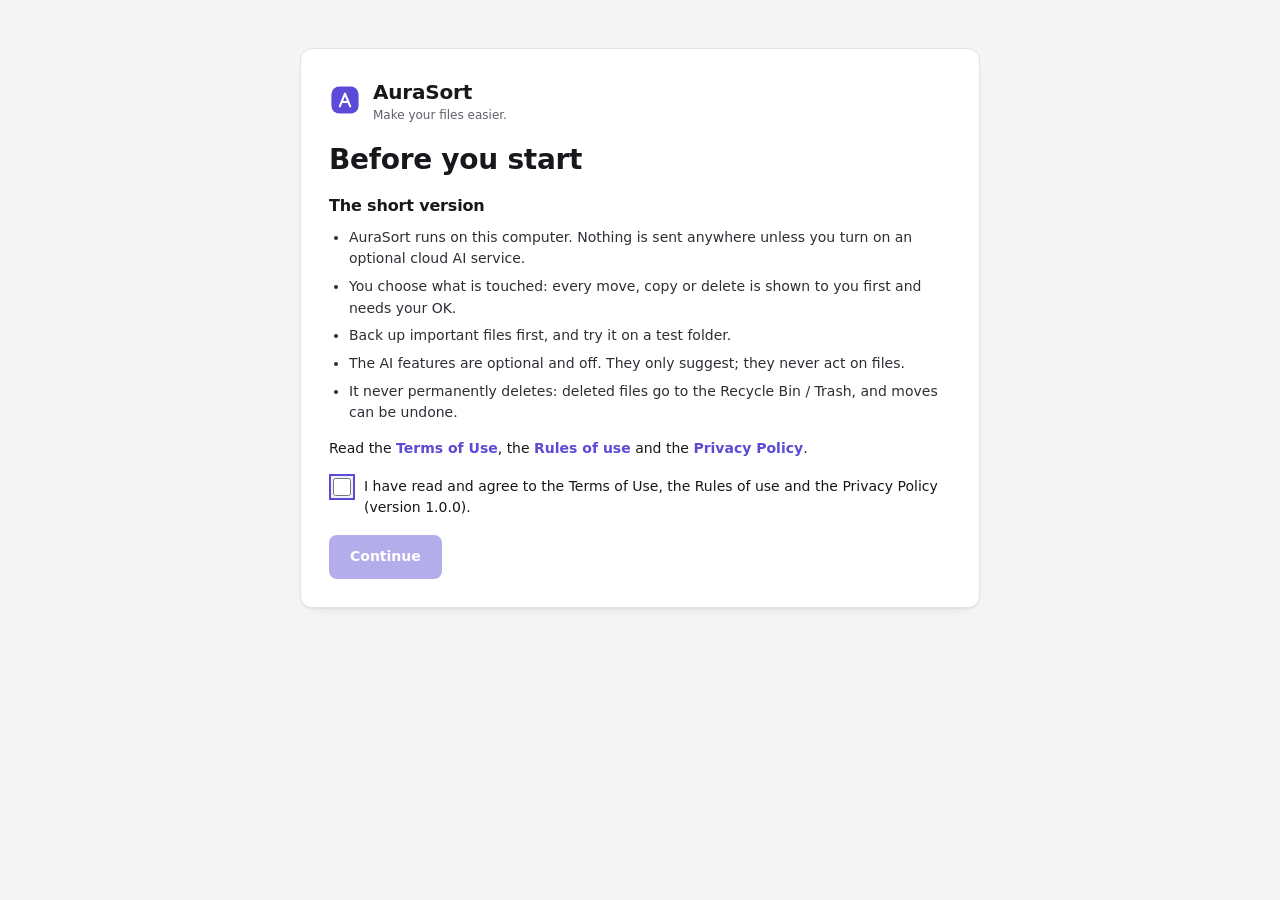
==== docs/index.html @ 24470f18 "AuraSort 1.0.0" ====
<!doctype html>
<html lang="en" data-theme="dark">
<head>
<meta charset="utf-8">
<meta name="viewport" content="width=device-width,initial-scale=1">
<meta name="app-token" content="__TOKEN__">
<meta name="color-scheme" content="dark light">
<meta name="referrer" content="no-referrer">
<title>AuraSort - Make your files easier.</title>
<link rel="icon" href="data:image/svg+xml,%3Csvg xmlns='http://www.w3.org/2000/svg' viewBox='0 0 40 40'%3E%3Crect x='3' y='3' width='34' height='34' rx='10' fill='%237b6cf0'/%3E%3Cpath d='M13.5 28 20 12l6.5 16M15.9 22.5h8.2' fill='none' stroke='%23fff' stroke-width='2.6' stroke-linecap='round' stroke-linejoin='round'/%3E%3C/svg%3E">
<script src="js/theme-boot.js"></script>
<link rel="stylesheet" href="css/theme.css">
<link rel="stylesheet" href="css/app.css">
<link rel="stylesheet" href="css/stage.css">
</head>
<body>
<a class="skip" href="#view">Skip to content</a>
<svg class="svg-defs" width="0" height="0" aria-hidden="true" focusable="false"><defs>
  <linearGradient id="ag" x1="0" y1="0" x2="1" y2="1"><stop offset="0" stop-color="#a594fa"/><stop offset="1" stop-color="#5b8def"/></linearGradient>
  <linearGradient id="tg" x1="0" y1="0" x2="0" y2="1"><stop offset="0" stop-color="#8b7cf6" stop-opacity=".28"/><stop offset="1" stop-color="#8b7cf6" stop-opacity="0"/></linearGradient>
</defs></svg>
<div id="app">
  <aside id="nav" aria-label="Main navigation"></aside>
  <div class="main">
    <header id="top">
      <div class="top-row">
        <div class="searchbar" role="search">
          <label class="search">
            <svg class="i" viewBox="0 0 24 24" aria-hidden="true"><circle cx="11" cy="11" r="7"/><path d="m20 20-3.5-3.5"/></svg>
            <input id="gq" type="search" placeholder="Search every file by name…" autocomplete="off" spellcheck="false" aria-label="Search files by name" maxlength="100">
            <kbd id="kbd">Ctrl K</kbd>
          </label>
          <button class="icon-btn" data-a="copylink" title="Copy a link to this view" aria-label="Copy link">
            <svg class="i" viewBox="0 0 24 24" aria-hidden="true"><path d="M10 13a5 5 0 0 0 7.5.5l3-3a5 5 0 0 0-7-7l-1.7 1.7"/><path d="M14 11a5 5 0 0 0-7.5-.5l-3 3a5 5 0 0 0 7 7l1.7-1.7"/></svg>
          </button>
        </div>
        <div class="top-actions">
          <button class="icon-btn" id="bell" data-a="bell" aria-label="Notifications"><svg class="i" viewBox="0 0 24 24" aria-hidden="true"><path d="M6 8a6 6 0 1 1 12 0c0 7 3 9 3 9H3s3-2 3-9"/><path d="M10.3 21a1.9 1.9 0 0 0 3.4 0"/></svg><span class="dot" hidden></span></button>
          <div class="theme-switch" id="theme-switch" role="group" aria-label="Theme"></div>
          <div class="user-chip" id="user-chip" title="Signed in to this computer"></div>
        </div>
      </div>
      <div id="filters" class="filters" aria-label="Active filters"></div>
    </header>
    <main id="view" tabindex="-1"></main>
    <footer id="foot" class="foot"></footer>
  </div>
</div>
<div id="drawer" class="card" hidden></div>
<div id="selbar" class="card" role="region" aria-label="Selected files" hidden></div>
<div id="pop" class="card" role="dialog" aria-label="Filter" hidden></div>
<div id="pv" hidden></div>
<div id="gate" hidden></div>
<div id="modal" hidden></div>
<div id="toast" role="status" aria-live="polite" hidden></div>
<div id="tip" role="tooltip" hidden></div>

<div id="stage" hidden>
  <canvas id="fx" aria-hidden="true"></canvas>
  <div class="st-wrap">
    <header class="st-head">
      <div><p class="eyebrow" id="st-brand">AuraSort</p><h2 id="st-title">Moving your files</h2></div>
      <div class="st-stats" id="st-stats" aria-live="off"></div>
    </header>
    <div class="st-bar"><i id="st-bar"></i></div>
    <div class="st-route" id="st-route"></div>
    <div class="st-mid">
      <div class="spot" id="spot"><div class="orb"><b class="num" id="st-left">0</b><small>remaining</small></div></div>
      <div class="ticker-wrap"><p class="eyebrow">Now moving</p><div class="st-ticker" id="ticker"></div></div>
    </div>
    <div class="vaults" id="vaults"></div>
  </div>
  <div id="flyers" aria-hidden="true"></div>
  <div class="st-final" id="st-final" hidden></div>
</div>
<script src="js/config.js" defer></script>
<script src="js/util.js" defer></script>
<script src="js/match.js" defer></script>
<script src="js/query.js" defer></script>
<script src="js/theme.js" defer></script>
<script src="js/state.js" defer></script>
<script src="js/demo.js" defer></script>
<script src="js/api.js" defer></script>
<script src="js/ui.js" defer></script>
<script src="js/legal.js" defer></script>
<script src="js/select.js" defer></script>
<script src="js/preview.js" defer></script>
<script src="js/datefilter.js" defer></script>
<script src="js/picker.js" defer></script>
<script src="js/animations.js" defer></script>
<script src="js/actions.js" defer></script>
<script src="js/scene.js" defer></script>
<script src="js/views/dashboard.js" defer></script>
<script src="js/views/storage.js" defer></script>
<script src="js/views/media.js" defer></script>
<script src="js/views/timeline.js" defer></script>
<script src="js/views/search.js" defer></script>
<script src="js/views/scan.js" defer></script>
<script src="js/views/move.js" defer></script>
<script src="js/views/history.js" defer></script>
<script src="js/views/settings.js" defer></script>
<script src="js/views/docinsights.js" defer></script>
<script src="js/views/checks.js" defer></script>
<script src="js/app.js" defer></script>
</body>
</html>
---- docs/css/theme.css ----
/* AuraSort themes. One accent colour on neutral greys, flat surfaces, one shadow level.
   Gradients are only used by the storage gauge and charts (--chart-a / --chart-b). System fonts only, no network. */
:root,
[data-theme="dark"] {
  color-scheme: dark;
  --bg: #111214;
  --bg-2: #16171a;
  --panel: #141518;
  --card: #18191d;
  --card-solid: #1b1c20;
  --surface: rgba(255, 255, 255, .035);
  --surface-2: rgba(255, 255, 255, .06);
  --surface-3: rgba(255, 255, 255, .09);
  --border: #2a2c32;
  --border-2: #3a3d45;
  --hair: #232529;
  --txt: #ededef;
  --txt-2: #d2d3d8;
  --mut: #a3a5ad;
  --dim: #82848d;
  --accent: #8b7cf6;
  --accent-ink: #ffffff;
  --accent-soft: rgba(139, 124, 246, .14);
  --accent-text: #b3a9fa;           /* accent used for text and icons on dark surfaces */
  --grad: var(--accent);            /* kept as a name for older rules: now a flat colour */
  --grad-soft: var(--accent-soft);
  --chart-a: #a594fa;
  --chart-b: #5b8def;
  --shadow: 0 1px 2px rgba(0, 0, 0, .35), 0 6px 18px -10px rgba(0, 0, 0, .55);
  --ok: #4ec98f;
  --warn: #e3b341;
  --bad: #f0707e;
  --info: #6aa6f0;
  --ok-soft: rgba(78, 201, 143, .1);
  --warn-soft: rgba(227, 179, 65, .1);
  --bad-soft: rgba(240, 112, 126, .1);
  --track: rgba(255, 255, 255, .07);
  --input: #131417;
  --scrim: rgba(8, 9, 11, .66);
  --stage-bg: #0b0c0e;              /* backdrop behind previewed pictures and video */
}

[data-theme="light"] {
  color-scheme: light;
  --bg: #f5f5f6;
  --bg-2: #ffffff;
  --panel: #fbfbfc;
  --card: #ffffff;
  --card-solid: #ffffff;
  --surface: rgba(20, 22, 30, .03);
  --surface-2: rgba(20, 22, 30, .055);
  --surface-3: rgba(20, 22, 30, .085);
  --border: #e2e3e7;
  --border-2: #cfd1d7;
  --hair: #ececef;
  --txt: #17181b;
  --txt-2: #2d2f35;
  --mut: #5d6069;
  --dim: #7a7d86;
  --accent: #5b4bd6;
  --accent-ink: #ffffff;
  --accent-soft: rgba(91, 75, 214, .09);
  --accent-text: #4b3cc4;
  --grad: var(--accent);
  --grad-soft: var(--accent-soft);
  --chart-a: #7b6cf0;
  --chart-b: #3f7be0;
  --shadow: 0 1px 2px rgba(20, 22, 30, .06), 0 6px 18px -12px rgba(20, 22, 30, .18);
  --ok: #138a55;
  --warn: #a86a00;
  --bad: #d2334a;
  --info: #2563c9;
  --ok-soft: rgba(19, 138, 85, .08);
  --warn-soft: rgba(168, 106, 0, .08);
  --bad-soft: rgba(210, 51, 74, .07);
  --track: rgba(20, 22, 30, .07);
  --input: #ffffff;
  --scrim: rgba(20, 22, 30, .32);
  --stage-bg: #e9e9ec;
}

/* 150 ms colour change when the theme switches (class added for a moment by theme.js) */
html.theme-anim,
html.theme-anim *,
html.theme-anim *::before,
html.theme-anim *::after {
  transition: background-color .15s ease-out, color .15s ease-out, border-color .15s ease-out, fill .15s ease-out, stroke .15s ease-out !important;
}
---- docs/css/app.css ----
/* AuraSort - layout and components. 8 px spacing grid; colours come from theme.css. */
:root {
  --sans: "Segoe UI Variable Text", "Segoe UI", system-ui, -apple-system, BlinkMacSystemFont, "SF Pro Text", Roboto, "Helvetica Neue", Arial, sans-serif;
  --display: "Segoe UI Variable Display", "SF Pro Display", "Segoe UI", system-ui, -apple-system, Roboto, sans-serif;
  --mono: ui-monospace, "Cascadia Mono", "SF Mono", Consolas, monospace;
  --r: 12px; --r-md: 10px; --r-sm: 8px;
  --s1: 8px; --s2: 16px; --s3: 24px; --s4: 32px;
  --ease: cubic-bezier(.22, .8, .24, 1);
  --nav-w: 264px;
}
* { box-sizing: border-box }
html, body { margin: 0; min-height: 100% }
html { background: var(--bg) }
body { background: var(--bg); color: var(--txt); font: 14px/1.55 var(--sans);
  -webkit-font-smoothing: antialiased; font-variant-numeric: lining-nums }
button, input, select { font: inherit; color: inherit }
h1, h2, h3 { margin: 0; font-family: var(--display); font-weight: 650; letter-spacing: -.01em; color: var(--txt) }
h1 { font-size: 28px; line-height: 1.15 }
h2 { font-size: 20px }
h3 { font-size: 16px; font-weight: 600 }
p { margin: 0 0 var(--s1) }
small, .mut { color: var(--mut) }
.dim { color: var(--dim) }
.num { font-variant-numeric: tabular-nums lining-nums; letter-spacing: -.01em }
.i { width: 20px; height: 20px; flex: none; fill: none; stroke: currentColor; stroke-width: 1.5; stroke-linecap: round; stroke-linejoin: round; vertical-align: -5px }
.svg-defs { position: absolute; width: 0; height: 0; overflow: hidden }
.skip { position: absolute; left: -999px; top: 8px; z-index: 100; background: var(--accent); color: #fff; padding: 8px 14px; border-radius: 10px }
.skip:focus { left: 12px }
:focus { outline: none }
:focus-visible { outline: 2px solid var(--accent); outline-offset: 2px; border-radius: 8px }
::selection { background: var(--accent-soft) }
mark { background: var(--accent-soft); color: inherit; border-radius: 2px; padding: 0 1px; box-shadow: inset 0 -2px 0 var(--accent) }
.eyebrow { font-size: 12px; letter-spacing: .06em; text-transform: uppercase; color: var(--dim); font-weight: 600; margin: 0 0 4px }
[hidden] { display: none !important }
.sr { position: absolute; width: 1px; height: 1px; overflow: hidden; clip: rect(0 0 0 0); white-space: nowrap }

/* ---------- shell ---------- */
#app { display: grid; grid-template-columns: var(--nav-w) minmax(0, 1fr); min-height: 100vh }
#nav { position: sticky; top: 0; height: 100vh; overflow: auto; display: flex; flex-direction: column; gap: 4px; padding: 20px 14px;
  background: var(--panel); border-right: 1px solid var(--hair); }
.brand { display: flex; align-items: center; gap: 12px; padding: 4px 10px 18px }
.brand .mark { width: 32px; height: 32px; color: var(--accent) }
.brand b { display: block; font-family: var(--display); font-size: 20px; font-weight: 700; letter-spacing: -.01em }
.brand small { display: block; font-size: 12px; color: var(--mut); line-height: 1.3 }
.scan-cta { margin: 0 4px 12px; justify-content: center }
.nav-h { font-size: 12px; letter-spacing: .06em; text-transform: uppercase; color: var(--dim); padding: 14px 12px 6px; font-weight: 650 }
.nav-i { display: flex; align-items: center; gap: 12px; width: 100%; padding: 10px 12px; border-radius: 8px; border: 1px solid transparent;
  background: none; color: var(--mut); cursor: pointer; text-align: left; transition: background .2s, color .2s, border-color .2s, box-shadow .25s, transform .2s var(--ease) }
.nav-i:hover:not(:disabled) { background: var(--surface-2); color: var(--txt); }
.nav-i.on { color: var(--txt); background: var(--surface-2); box-shadow: inset 2px 0 0 var(--accent) }
.nav-i.on .i { color: var(--accent) }
[data-theme="dark"] .nav-i.on .i { color: var(--accent-text) }
.nav-i .l { flex: 1; min-width: 0; overflow: hidden; text-overflow: ellipsis; white-space: nowrap; font-weight: 550 }
.nav-i .c { font-size: 12px; color: var(--dim) }
.nav-i:disabled { opacity: .45; cursor: not-allowed }
.nav-foot { margin-top: auto; padding: 16px 12px 4px; font-size: 12px; color: var(--dim); display: flex; gap: 8px; align-items: flex-start; line-height: 1.4 }
.nav-foot .i { color: var(--ok); margin-top: 1px }
.main { min-width: 0; display: flex; flex-direction: column }
#top { position: sticky; top: 0; z-index: 30; padding: 14px 32px 12px; background: var(--panel); border-bottom: 1px solid var(--hair) }
.top-row { display: flex; align-items: center; gap: 16px }
.searchbar { flex: 1; display: flex; gap: 10px; max-width: 720px }
.search { flex: 1; display: flex; align-items: center; gap: 10px; height: 44px; padding: 0 14px; border-radius: 10px; background: var(--input);
  border: 1px solid var(--border); transition: border-color .2s, box-shadow .2s }
.search:focus-within { border-color: var(--accent); box-shadow: 0 0 0 4px var(--accent-soft) }
.search .i { color: var(--dim) }
.search input { flex: 1; min-width: 0; border: 0; background: none; height: 100%; font-size: 14px }
.search input::placeholder { color: var(--dim) }
kbd { font: 600 12px var(--sans); color: var(--mut); border: 1px solid var(--hair); border-bottom-width: 2px; border-radius: 6px; padding: 2px 7px; background: var(--surface); white-space: nowrap }
.top-actions { display: flex; align-items: center; gap: 10px; margin-left: auto }
.icon-btn { position: relative; display: grid; place-items: center; width: 42px; height: 42px; border-radius: 8px; border: 1px solid var(--border);
  background: var(--surface); color: var(--txt-2); cursor: pointer; transition: background .2s, border-color .2s, transform .2s var(--ease) }
.icon-btn:hover { background: var(--surface-2); border-color: var(--border-2); }
.icon-btn .dot { position: absolute; top: 9px; right: 10px; width: 8px; height: 8px; border-radius: 50%; background: var(--bad); box-shadow: 0 0 0 2px var(--bg-2) }
.theme-switch { display: flex; gap: 2px; padding: 3px; border-radius: 8px; border: 1px solid var(--border); background: var(--surface) }
.theme-switch button { display: grid; place-items: center; width: 34px; height: 34px; border-radius: 9px; border: 0; background: none; color: var(--mut); cursor: pointer }
.theme-switch button.on { background: var(--card-solid); color: var(--txt); box-shadow: 0 0 0 1px var(--border-2) }
.user-chip { display: flex; align-items: center; gap: 10px; padding: 4px 12px 4px 4px; border-radius: 999px; border: 1px solid var(--border); background: var(--surface); white-space: nowrap }
.avatar { width: 34px; height: 34px; border-radius: 50%; display: grid; place-items: center; background: var(--grad); color: #fff; font-weight: 700; font-size: 13px }
.user-chip b { font-weight: 600; font-size: 14px }
.filters { display: flex; flex-wrap: wrap; gap: 8px; align-items: center; margin-top: 10px }
.filters:empty { display: none }
.filters .fl { font-size: 12px; letter-spacing: .06em; text-transform: uppercase; color: var(--dim); font-weight: 650 }
#view { padding: 28px 32px 64px; outline: none; min-width: 0 }
#view.vt { animation: viewIn .25s var(--ease) both }
@keyframes viewIn { from { opacity: 0; } to { opacity: 1; transform: none } }
@keyframes fadeUp { from { opacity: 0; } to { opacity: 1; transform: none } }
@keyframes pop { from { opacity: 0; transform: translateY(4px) } to { opacity: 1; transform: none } }

/* ---------- page head ---------- */
.page-head { display: flex; align-items: flex-end; justify-content: space-between; gap: 16px; flex-wrap: wrap; margin-bottom: 20px }
.page-head p { color: var(--mut); margin: 6px 0 0; max-width: 760px }
.page-head .actions { display: flex; gap: 10px; flex-wrap: wrap }

/* ---------- cards & grids ---------- */
.card { position: relative; background: var(--card); border: 1px solid var(--border); border-radius: var(--r); padding: var(--s3);
  box-shadow: var(--shadow); min-width: 0 }
.card.lift { transition: transform .25s var(--ease), box-shadow .25s var(--ease), border-color .25s }
.card.lift:hover {  box-shadow: var(--shadow); border-color: var(--border-2) }
.card-h { display: flex; justify-content: space-between; align-items: baseline; gap: 12px; flex-wrap: wrap; margin-bottom: 16px }
.card-h small { font-size: 13px }
.grid { display: grid; gap: 20px }
.g2 { grid-template-columns: repeat(2, minmax(0, 1fr)) }
.g3 { grid-template-columns: repeat(3, minmax(0, 1fr)) }
.g4 { grid-template-columns: repeat(4, minmax(0, 1fr)) }
.stack > * + * { margin-top: 20px }
.row { display: flex; gap: 10px; align-items: center; flex-wrap: wrap }
.between { justify-content: space-between }

/* ---------- buttons, inputs ---------- */
.btn { display: inline-flex; align-items: center; justify-content: center; gap: 8px; height: 38px; padding: 0 14px; border-radius: 8px;
  border: 1px solid var(--border-2); background: var(--surface-2); color: var(--txt); font-weight: 600; cursor: pointer; white-space: nowrap;
  transition: transform .2s var(--ease), box-shadow .2s, background .2s, border-color .2s, filter .2s }
.btn:hover:not(:disabled) { background: var(--surface-3) }
.btn:active:not(:disabled) { transform: none }
.btn.pri { background: var(--grad); color: #fff; border-color: transparent; }
.btn.pri:hover:not(:disabled) { background: var(--accent); filter: brightness(1.08) }
.btn.ghost { background: transparent; border-color: var(--border) }
.btn.danger { border-color: color-mix(in srgb, var(--bad) 45%, transparent); color: var(--bad) }
.btn.lg { height: 44px; padding: 0 20px; font-size: 14px; border-radius: 8px }
.btn.sm { height: 32px; padding: 0 11px; font-size: 13px; border-radius: 9px }
.btn:disabled { opacity: .45; cursor: not-allowed }
.link { background: none; border: 0; padding: 0; color: var(--accent); cursor: pointer; font-weight: 600; text-decoration: underline; text-underline-offset: 3px; text-decoration-color: transparent }
[data-theme="dark"] .link { color: var(--accent-text) }
.link:hover { text-decoration-color: currentColor }
input[type=text], input[type=search]:not(#gq), input[type=number], input[type=date], input[type=month], select {
  height: 40px; padding: 0 12px; border-radius: 8px; border: 1px solid var(--border); background: var(--input); color: var(--txt); min-width: 0;
  transition: border-color .2s, box-shadow .2s }
input:focus, select:focus { border-color: var(--accent); box-shadow: 0 0 0 3px var(--accent-soft) }
select { cursor: pointer }
select option { background: var(--card-solid); color: var(--txt) }
input[type=checkbox], input[type=radio] { accent-color: var(--accent); width: 18px; height: 18px; cursor: pointer; flex: none }
.fld { display: flex; align-items: center; gap: 8px; height: 40px; padding: 0 4px 0 12px; border-radius: 8px; border: 1px solid var(--border); background: var(--input) }
.fld:focus-within { border-color: var(--accent); box-shadow: 0 0 0 3px var(--accent-soft) }
.fld .i { color: var(--dim) }
.fld input { flex: 1; border: 0 !important; background: none !important; box-shadow: none !important; height: 100%; padding: 0 !important }
.toolbar { display: flex; flex-wrap: wrap; gap: 10px; align-items: center; margin-bottom: 14px }
.toolbar .fld { flex: 1 1 240px }
.seg { display: inline-flex; padding: 3px; gap: 2px; border-radius: 8px; border: 1px solid var(--border); background: var(--surface) }
.seg button { height: 32px; padding: 0 12px; border: 0; border-radius: 9px; background: none; color: var(--mut); font-weight: 600; cursor: pointer; display: inline-flex; gap: 6px; align-items: center }
.seg button.on { background: var(--card-solid); color: var(--txt); box-shadow: 0 0 0 1px var(--border-2) }

/* ---------- chips & badges ---------- */
.chips { display: flex; flex-wrap: wrap; gap: 8px }
.chip { display: inline-flex; align-items: center; gap: 8px; height: 34px; padding: 0 12px; border-radius: 999px; border: 1px solid var(--border);
  background: var(--surface); font-size: 13px; color: var(--txt-2); max-width: 100% }
.chip .t { overflow: hidden; text-overflow: ellipsis; white-space: nowrap }
.chip button { display: grid; place-items: center; width: 22px; height: 22px; border-radius: 50%; border: 0; background: var(--surface-2); color: var(--mut); cursor: pointer; flex: none }
.chip button:hover { background: var(--bad-soft); color: var(--bad) }
.chip button .i { width: 13px; height: 13px }
button.chip { cursor: pointer }
button.chip:hover { border-color: var(--border-2); background: var(--surface-2) }
.fchip { display: inline-flex; align-items: center; gap: 7px; height: 32px; padding: 0 11px; border-radius: 10px; border: 1px solid var(--border);
  background: var(--surface); font: 600 13px var(--sans); color: var(--txt-2); cursor: pointer; transition: all .2s var(--ease) }
.fchip .num { color: var(--dim); font-weight: 500; font-size: 12px }
.fchip:hover { border-color: var(--border-2); }
.fchip.on { background: var(--grad); color: #fff; border-color: transparent; }
.fchip.on .num { color: rgba(255, 255, 255, .85) }
.fmt-row { display: flex; flex-wrap: wrap; gap: 7px; align-items: center; margin-bottom: 14px }
.fmt-row:empty { display: none }
.fmt-l { font-size: 12px; letter-spacing: .06em; text-transform: uppercase; color: var(--dim); font-weight: 650; margin-right: 4px }
.fchip-a { display: inline-flex; align-items: center; gap: 8px; height: 30px; padding: 0 6px 0 12px; border-radius: 999px; background: var(--accent-soft);
  border: 1px solid var(--border-2); font-size: 13px; animation: pop .25s var(--ease) both; max-width: 340px }
.fchip-a .k { color: var(--mut); font-size: 12px }
.fchip-a .v { font-weight: 600; overflow: hidden; text-overflow: ellipsis; white-space: nowrap }
.fchip-a button { display: grid; place-items: center; width: 22px; height: 22px; border-radius: 50%; border: 0; background: var(--surface-2); cursor: pointer; color: var(--txt) }
.fchip-a button .i { width: 13px; height: 13px }
.badge { display: inline-flex; align-items: center; gap: 5px; height: 22px; padding: 0 9px; border-radius: 999px; font-size: 12px; font-weight: 650; border: 1px solid; white-space: nowrap; vertical-align: 1px }
.badge .i { width: 12px; height: 12px }
.b-proj { color: var(--bad); border-color: color-mix(in srgb, var(--bad) 40%, transparent); background: var(--bad-soft) }
.b-asset { color: var(--warn); border-color: color-mix(in srgb, var(--warn) 40%, transparent); background: var(--warn-soft) }
.b-ok { color: var(--ok); border-color: color-mix(in srgb, var(--ok) 40%, transparent); background: var(--ok-soft) }
.b-vo { color: var(--info); border-color: color-mix(in srgb, var(--info) 40%, transparent); background: color-mix(in srgb, var(--info) 10%, transparent) }
.b-sorted { color: var(--accent); border-color: var(--border-2); background: var(--accent-soft) }
[data-theme="dark"] .b-sorted { color: var(--accent-text) }
.b-demo { color: var(--warn); border-color: color-mix(in srgb, var(--warn) 45%, transparent); background: var(--warn-soft) }
.b-mut { color: var(--mut); border-color: var(--hair) }

/* ---------- notes, empty, skeleton ---------- */
.note { display: flex; gap: 12px; align-items: flex-start; padding: 14px 16px; border-radius: 10px; border: 1px solid var(--border); background: var(--surface); font-size: 14px }
.note > .i { color: var(--accent); margin-top: 2px }
.note.ok { border-color: color-mix(in srgb, var(--ok) 35%, transparent); background: var(--ok-soft) } .note.ok > .i { color: var(--ok) }
.note.warn { border-color: color-mix(in srgb, var(--warn) 40%, transparent); background: var(--warn-soft) } .note.warn > .i { color: var(--warn) }
.note.err { border-color: color-mix(in srgb, var(--bad) 45%, transparent); background: var(--bad-soft) } .note.err > .i { color: var(--bad) }
.empty { text-align: left; padding: 28px }
.empty .e-ic { width: 44px; height: 44px; margin: 0 0 14px; border-radius: 10px; display: grid; place-items: center; background: var(--surface-2); border: 1px solid var(--border); color: var(--mut) }
[data-theme="dark"] .empty .e-ic { color: var(--accent-text) }
.empty .e-ic .i { width: 20px; height: 20px }
.empty h3 { font-family: var(--display); font-size: 20px; margin-bottom: 8px }
.empty p { color: var(--mut); max-width: 560px; margin: 0 0 16px }
.skel { border-radius: 8px; background: var(--surface-2) }
.skel.l { height: 14px; margin: 10px 0 } .skel.xl { height: 36px; width: 50%; margin: 6px 0 14px } .skel.row { height: 52px; margin: 8px 0 }

/* ---------- dashboard hero ---------- */
.hero { display: grid; grid-template-columns: minmax(0, 1.25fr) auto minmax(220px, .8fr); gap: 28px; align-items: center; padding: 28px 32px; overflow: hidden }
.hero h1 { font-size: 28px }
.hero .greet { color: var(--mut); font-weight: 600; margin-bottom: 4px }
.hero .lead { color: var(--mut); margin-top: 8px; max-width: 520px }
.gauge-wrap { position: relative; width: 220px; height: 220px }
.gauge { width: 100%; height: 100%; transform: rotate(-90deg); overflow: visible }
.gauge circle { fill: none }
.gauge .trk { stroke: var(--track); stroke-width: 16 }
.gauge .val { stroke: url(#ag); stroke-width: 16; stroke-linecap: round; transition: stroke-dashoffset .25s var(--ease);}
.gauge .inner { stroke: var(--hair); stroke-width: 1 }
.gauge-c { position: absolute; inset: 0; display: grid; place-content: center; text-align: center }
.gauge-c b { font-family: var(--display); font-size: 28px; font-weight: 700; line-height: 1 }
.gauge-c small { margin-top: 6px; font-size: 12px; letter-spacing: .06em; text-transform: uppercase; font-weight: 650 }
.drive-legend { display: grid; grid-template-columns: repeat(3, auto); gap: 6px 18px; margin-top: 14px; font-size: 13px; color: var(--mut) }
.drive-legend b { display: block; color: var(--txt); font-size: 14px }
.drive-legend i { display: inline-block; width: 9px; height: 9px; border-radius: 3px; margin-right: 6px; vertical-align: 0 }
.stats { display: grid; grid-template-columns: repeat(4, minmax(0, 1fr)); gap: 16px }
.stat { display: flex; gap: 14px; align-items: center; padding: 18px }
.stat .s-ic { width: 46px; height: 46px; border-radius: 10px; display: grid; place-items: center; color: #fff; flex: none; }
.stat .s-ic .i { width: 22px; height: 22px }
.stat small { display: block; font-size: 13px; font-weight: 600 }
.stat b { display: block; font-family: var(--display); font-size: 28px; font-weight: 700; line-height: 1.15 }
.stat .sub { font-size: 13px; color: var(--mut) }

/* ---------- space by type ---------- */
.segbar { display: flex; gap: 2px; height: 14px; padding: 0; border-radius: 999px; background: var(--track); overflow: hidden }
.segbar .sg { border: 0; padding: 0; min-width: 6px; flex-basis: 0; cursor: pointer; border-radius: 6px; background: var(--c);
  transition: filter .2s, transform .25s var(--ease); transform-origin: left; animation: grow .25s var(--ease) both }
.segbar .sg:first-child { border-radius: 999px 6px 6px 999px } .segbar .sg:last-child { border-radius: 6px 999px 999px 6px } .segbar .sg:only-child { border-radius: 999px }
.segbar .sg:hover, .segbar .sg:focus-visible { filter: brightness(1.12) }
@keyframes grow { from { transform: scaleX(0); opacity: 0 } to { transform: none; opacity: 1 } }
.type-tiles { display: grid; grid-template-columns: repeat(auto-fill, minmax(230px, 1fr)); gap: 8px; margin-top: 16px }
.ttile { display: flex; gap: 12px; align-items: center; padding: 12px; border-radius: 10px; border: 1px solid var(--hair); background: var(--surface); cursor: pointer; text-align: left; color: var(--txt);
  transition: transform .25s var(--ease), border-color .2s, background .2s }
.ttile:hover {  border-color: var(--border-2); background: var(--surface-2) }
.ttile.zero { opacity: .5 }
.ttile .t-ic { width: 36px; height: 36px; border-radius: 8px; display: grid; place-items: center; color: var(--c); background: color-mix(in srgb, var(--c) 16%, transparent); border: 1px solid color-mix(in srgb, var(--c) 35%, transparent); flex: none }
.ttile span { flex: 1; min-width: 0 }
.ttile b { display: block; font-weight: 650; font-size: 14px; overflow: hidden; text-overflow: ellipsis; white-space: nowrap }
.ttile small { display: block; font-size: 13px; white-space: nowrap; overflow: hidden; text-overflow: ellipsis }
.ttile .pct { font-weight: 700; font-size: 13px; color: var(--txt-2) }

/* ---------- rank lists ---------- */
.rank { display: grid; grid-template-columns: minmax(0, 1.5fr) minmax(60px, 1fr) auto; gap: 14px; align-items: center; width: 100%; padding: 10px 8px;
  border: 0; border-bottom: 1px solid var(--hair); background: none; color: var(--txt); text-align: left; border-radius: 10px }
button.rank { cursor: pointer }
.rank:hover { background: var(--surface) }
.rank:last-child { border-bottom: 0 }
.rk-name { display: flex; gap: 12px; align-items: center; min-width: 0 }
.rk-name > .i, .rk-name > .ficon { color: var(--c, var(--accent)) }
.rk-name span { min-width: 0 }
.rk-name b { display: block; font-weight: 600; overflow: hidden; text-overflow: ellipsis; white-space: nowrap }
.rk-name small { display: block; font-size: 12px; overflow: hidden; text-overflow: ellipsis; white-space: nowrap; color: var(--dim) }
.mini { height: 7px; border-radius: 9px; background: var(--track); overflow: hidden }
.mini i { display: block; height: 100%; border-radius: 9px; background: var(--grad); transform-origin: left; animation: grow .25s var(--ease) both }
.rank .size { text-align: right; min-width: 78px }

/* ---------- file lists: every file with a clear size ---------- */
.cat-tabs { display: flex; gap: 8px; overflow-x: auto; padding: 2px 2px 10px; margin-bottom: 8px; scrollbar-width: thin }
.ctab { display: flex; align-items: center; gap: 10px; padding: 10px 14px; border-radius: 10px; border: 1px solid var(--border); background: var(--surface); cursor: pointer; color: var(--txt); white-space: nowrap; flex: none;
  transition: transform .2s var(--ease), border-color .2s, background .2s, box-shadow .2s }
.ctab:hover {  border-color: var(--border-2) }
.ctab .i { color: var(--c) }
.ctab span { display: flex; flex-direction: column; line-height: 1.25 }
.ctab b { font-size: 14px; font-weight: 650 }
.ctab small { font-size: 12px }
.ctab.zero { opacity: .5 }
.ctab.on { background: var(--grad-soft); border-color: var(--accent); }
.list-head { display: flex; align-items: baseline; justify-content: space-between; gap: 12px; flex-wrap: wrap; margin: 4px 0 12px }
.list-head b { font-family: var(--display); font-size: 20px }
.list-card { padding: 6px 8px }
.tbl-wrap { overflow-x: auto }
.ftable { width: 100%; border-collapse: separate; border-spacing: 0; table-layout: fixed }
.ftable th { font-size: 12px; letter-spacing: .06em; text-transform: uppercase; color: var(--dim); font-weight: 650; text-align: left; padding: 12px; border-bottom: 1px solid var(--border); white-space: nowrap }
.ftable td { padding: 10px 12px; border-bottom: 1px solid var(--hair); vertical-align: middle }
.ftable tr:last-child td { border-bottom: 0 }
.ftable tbody tr { transition: background .15s }
.ftable tbody tr:hover td { background: var(--surface) }
.ftable tr.ex td { opacity: .78 }
.ftable .c-name { width: 40% }
.ftable .c-size { width: 132px; text-align: right }
.ftable .c-date { width: 132px; white-space: nowrap }
.ftable .c-folder { width: 32% }
.ftable .c-act { width: 150px; text-align: right }
.ftable th.c-size { text-align: right }
.fname { display: flex; align-items: center; gap: 12px; min-width: 0 }
.ficon { position: relative; width: 40px; height: 40px; border-radius: 8px; flex: none; display: grid; place-items: center; overflow: hidden; color: var(--c);
  background: color-mix(in srgb, var(--c) 14%, transparent); border: 1px solid color-mix(in srgb, var(--c) 30%, transparent) }
.ficon img { position: absolute; inset: 0; width: 100%; height: 100%; object-fit: cover }
.fn-text { min-width: 0; display: flex; flex-direction: column }
.fn-text b { font-weight: 600; overflow: hidden; text-overflow: ellipsis; white-space: nowrap; color: var(--txt) }
.fn-text small { font-size: 12px; display: flex; gap: 6px; align-items: center; flex-wrap: wrap }
.ext { font-family: var(--mono); font-size: 12px; padding: 0 6px; border-radius: 6px; background: var(--surface-2); color: var(--txt-2) }
.size { font-weight: 700; color: var(--txt); font-variant-numeric: tabular-nums; white-space: nowrap }
.c-size .size { display: block; font-size: 14px }
.sbar { display: block; height: 4px; border-radius: 4px; background: var(--track); margin-top: 6px; overflow: hidden }
.sbar i { display: block; height: 100%; border-radius: 4px; background: var(--grad); margin-left: auto }
.fpath { display: block; font-size: 13px; color: var(--mut); word-break: break-all; line-height: 1.45 }
.fpath b { color: var(--txt-2); font-weight: 600 }
.tiles { display: grid; grid-template-columns: repeat(auto-fill, minmax(180px, 1fr)); gap: 14px }
.tile { margin: 0; border-radius: 8px; border: 1px solid var(--border); background: var(--card); overflow: hidden; box-shadow: var(--shadow);
  transition: transform .25s var(--ease), box-shadow .25s, border-color .25s; animation: fadeUp .25s var(--ease) both; display: flex; flex-direction: column }
.tile:hover {  box-shadow: var(--shadow); border-color: var(--border-2) }
.tile .thumb { position: relative; height: 140px; display: grid; place-items: center; color: var(--c); background: color-mix(in srgb, var(--c) 10%, transparent) }
.tile .thumb .i { width: 30px; height: 30px }
.tile .thumb img { position: absolute; inset: 0; width: 100%; height: 100%; object-fit: cover }
.tile .thumb .size-pill { position: absolute; right: 8px; bottom: 8px; padding: 2px 7px; border-radius: 6px; background: rgba(12, 13, 15, .78); color: #fff; font-size: 12px; font-weight: 700; }
.tile figcaption { padding: 10px 12px 12px; display: flex; flex-direction: column; gap: 3px; font-size: 13px; min-width: 0 }
.tile figcaption b { font-size: 14px; font-weight: 600; overflow: hidden; text-overflow: ellipsis; white-space: nowrap }
.tile figcaption .fpath { white-space: nowrap; overflow: hidden; text-overflow: ellipsis; word-break: normal }
.tile .link { font-size: 13px; margin-top: 4px; align-self: flex-start }
.res-group { margin-bottom: 22px; animation: fadeUp .25s var(--ease) both }
.res-group h3 { display: flex; align-items: center; gap: 8px; font-size: 12px; letter-spacing: .06em; text-transform: uppercase; color: var(--mut); margin: 0 0 8px 4px }
.res-group h3 .i { color: var(--c) }

/* ---------- pager ---------- */
.pager { display: flex; flex-wrap: wrap; gap: 8px; align-items: center; justify-content: center; margin-top: 18px }
.pager .pg { min-width: 36px; height: 36px; padding: 0 10px; border-radius: 10px; border: 1px solid var(--border); background: var(--surface); color: var(--txt); font-weight: 600; cursor: pointer }
.pager .pg:hover { border-color: var(--border-2) }
.pager .pg.on { background: var(--grad); color: #fff; border-color: transparent; }
.pager .gap { color: var(--dim); padding: 0 4px }
.pager .jump { display: inline-flex; align-items: center; gap: 8px; margin-left: 8px; color: var(--mut); font-size: 13px }
.pager .jump input { width: 74px; height: 36px }
.pager .count { width: 100%; text-align: center; font-size: 13px; color: var(--dim) }

/* ---------- scan page ---------- */
.scan-grid { display: grid; grid-template-columns: minmax(0, 1.6fr) minmax(280px, 1fr); gap: 20px; align-items: start }
.drives { display: grid; grid-template-columns: repeat(auto-fill, minmax(240px, 1fr)); gap: 12px }
.drive { display: flex; flex-direction: column; gap: 10px; padding: 14px; border-radius: 8px; border: 1px solid var(--border); background: var(--surface); cursor: pointer; text-align: left; color: var(--txt);
  transition: border-color .2s, background .2s, box-shadow .2s, transform .2s var(--ease) }
.drive:hover:not(.off) {  border-color: var(--border-2) }
.drive.on { border-color: var(--accent); background: var(--grad-soft); }
.drive.off { opacity: .5; cursor: not-allowed }
.drive .d-top { display: flex; gap: 10px; align-items: center }
.drive .d-ic { width: 38px; height: 38px; border-radius: 11px; display: grid; place-items: center; background: var(--surface-2); color: var(--accent) }
[data-theme="dark"] .drive .d-ic { color: var(--accent-text) }
.drive b { font-weight: 650 }
.drive small { display: block; font-size: 12px }
.drive .d-check { margin-left: auto; width: 22px; height: 22px; border-radius: 7px; border: 1.5px solid var(--border-2); display: grid; place-items: center; flex: none }
.drive .d-check .i { width: 14px; height: 14px; stroke-width: 2.6 }
.drive.on .d-check { background: var(--grad); border-color: transparent; color: #fff }
.meter { height: 8px; border-radius: 99px; background: var(--track); overflow: hidden }
.meter i { display: block; height: 100%; border-radius: 99px; background: var(--grad); transition: width .25s var(--ease) }
.meter.warn i { background: var(--warn) }
.est { display: flex; gap: 14px; align-items: center; padding: 16px; border-radius: 8px; border: 1px dashed var(--border-2); background: var(--surface) }
.est .i { color: var(--accent); width: 22px; height: 22px }
.est b { font-family: var(--display); font-size: 16px }
.progress-panel { display: grid; grid-template-columns: auto minmax(0, 1fr); gap: 28px; align-items: center }
.ring-wrap { position: relative; width: 190px; height: 190px }
.ring { width: 100%; height: 100%; transform: rotate(-90deg) }
.ring circle { fill: none; stroke-width: 9 }
.ring .trk { stroke: var(--track) }
.ring .val { stroke: url(#ag); stroke-linecap: round; transition: stroke-dashoffset .25s var(--ease);}
.ring-c { position: absolute; inset: 0; display: grid; place-content: center; text-align: center }
.ring-c b { font-family: var(--display); font-size: 28px; font-weight: 700 }
.ring-c small { font-size: 12px; letter-spacing: .1em; text-transform: uppercase; font-weight: 650 }
.kv { display: grid; grid-template-columns: repeat(3, minmax(0, 1fr)); gap: 12px }
.kv > div { padding: 12px 14px; border-radius: 10px; border: 1px solid var(--hair); background: var(--surface) }
.kv small { display: block; font-size: 12px; font-weight: 600 }
.kv b { display: block; font-family: var(--display); font-size: 20px; font-weight: 700 }
.ticker { display: flex; flex-direction: column; gap: 6px; max-height: 220px; overflow: hidden; -webkit-mask-image: linear-gradient(180deg, #000 60%, transparent); mask-image: linear-gradient(180deg, #000 60%, transparent) }
.ticker div { font-size: 13px; color: var(--mut); padding: 6px 10px; border-radius: 10px; background: var(--surface); word-break: break-all; animation: fadeUp .25s var(--ease) both }
.ticker div:first-child { color: var(--txt); border: 1px solid var(--border) }
.catcount { display: flex; flex-wrap: wrap; gap: 8px }
.catcount span { display: inline-flex; gap: 6px; align-items: center; padding: 5px 10px; border-radius: 999px; background: var(--surface); border: 1px solid var(--hair); font-size: 13px }
.catcount span .i { color: var(--c); width: 15px; height: 15px }
.catcount span.zero { opacity: .45 }

/* ---------- picker ---------- */
.picker { width: min(860px, 100%); max-height: 86vh; display: flex; flex-direction: column; padding: 0; overflow: hidden }
.pk-head { padding: 20px 22px 12px; border-bottom: 1px solid var(--hair) }
.crumbs { display: flex; flex-wrap: wrap; gap: 4px; align-items: center; margin-top: 10px; font-size: 13px }
.crumbs button { border: 0; background: none; color: var(--mut); cursor: pointer; padding: 4px 6px; border-radius: 8px }
.crumbs button:hover { background: var(--surface-2); color: var(--txt) }
.crumbs button.cur { color: var(--txt); font-weight: 650 }
.pk-list { flex: 1; overflow: auto; padding: 8px 12px; min-height: 240px }
.pk-row { display: flex; align-items: center; gap: 12px; padding: 8px 10px; border-radius: 8px; border: 1px solid transparent }
.pk-row:hover, .pk-row.focus { background: var(--surface-2); border-color: var(--border) }
.pk-row .pk-open { flex: 1; min-width: 0; display: flex; gap: 10px; align-items: center; border: 0; background: none; color: var(--txt); cursor: pointer; text-align: left; padding: 4px 0 }
.pk-row .pk-open b { font-weight: 550; overflow: hidden; text-overflow: ellipsis; white-space: nowrap }
.pk-row .pk-open .i { color: var(--accent) }
.pk-row.locked .pk-open { cursor: default; color: var(--dim) }
.pk-row.locked .pk-open .i { color: var(--dim) }
.pk-row.via { opacity: .6 }
.pk-foot { padding: 14px 22px 18px; border-top: 1px solid var(--hair); background: var(--surface); display: flex; flex-direction: column; gap: 12px }
.pk-foot .chips { max-height: 92px; overflow: auto }

/* ---------- modal, toast, tooltip, drawer ---------- */
#modal { position: fixed; inset: 0; z-index: 60; display: flex; align-items: center; justify-content: center; padding: 20px; background: var(--scrim); animation: fadeIn .25s ease both }
@keyframes fadeIn { from { opacity: 0 } to { opacity: 1 } }
.mbox { width: min(680px, 100%); max-height: 88vh; overflow: auto; background: var(--card-solid); animation: pop .25s var(--ease) both }
.mbox h2 { margin-bottom: 10px }
#toast { position: fixed; left: 50%; bottom: 26px; transform: translateX(-50%); z-index: 90; display: flex; gap: 10px; align-items: center; max-width: min(560px, calc(100vw - 32px));
  padding: 12px 18px; border-radius: 10px; background: var(--card-solid); border: 1px solid var(--border-2); box-shadow: var(--shadow); animation: toastIn .25s var(--ease) both }
#toast .i { color: var(--accent) }
#toast.err { border-color: color-mix(in srgb, var(--bad) 50%, transparent) } #toast.err .i { color: var(--bad) }
#toast.ok .i { color: var(--ok) }
@keyframes toastIn { from { opacity: 0; transform: translate(-50%, 10px) } to { opacity: 1; transform: translate(-50%, 0) } }
#tip { position: fixed; z-index: 95; pointer-events: none; min-width: 180px; padding: 10px 14px; border-radius: 8px; background: var(--card-solid); border: 1px solid var(--border-2); box-shadow: var(--shadow); font-size: 13px; animation: fadeIn .12s ease both }
#tip b { display: block; margin-bottom: 4px }
#tip .tr { display: flex; justify-content: space-between; gap: 18px; color: var(--mut) }
#tip .tr span:last-child { color: var(--txt); font-weight: 600 }
#drawer { position: fixed; top: 70px; right: 24px; z-index: 50; width: min(380px, calc(100vw - 32px)); max-height: 70vh; overflow: auto; padding: 14px; background: var(--card-solid); animation: pop .25s var(--ease) both }
.note-item { display: flex; gap: 10px; padding: 10px; border-radius: 8px }
.note-item + .note-item { border-top: 1px solid var(--hair) }
.note-item .i { color: var(--accent); margin-top: 2px }
.note-item b { display: block; font-weight: 600 }

/* ---------- activity, insights, trend ---------- */
.act { display: flex; gap: 12px; align-items: center; padding: 10px 6px; border-bottom: 1px solid var(--hair) }
.act:last-child { border-bottom: 0 }
.act .a-ic { width: 36px; height: 36px; border-radius: 11px; display: grid; place-items: center; background: var(--surface-2); color: var(--accent); flex: none }
[data-theme="dark"] .act .a-ic { color: var(--accent-text) }
.act span { flex: 1; min-width: 0 }
.act b { display: block; font-weight: 600; font-size: 14px }
.act small { font-size: 13px }
.insight { display: flex; gap: 14px; align-items: center; padding: 14px; border-radius: 10px; border: 1px solid var(--hair); background: var(--surface) }
.insight + .insight { margin-top: 10px }
.insight .in-ic { width: 40px; height: 40px; border-radius: 8px; display: grid; place-items: center; color: var(--mut); background: var(--surface-2); border: 1px solid var(--border); flex: none }
.insight span { flex: 1; min-width: 0 }
.insight b { display: block; font-weight: 650 }
.trend svg { width: 100%; height: 180px; display: block }
.trend .area { fill: url(#tg); stroke: none }
.trend .line { fill: none; stroke: url(#ag); stroke-width: 2.5; stroke-linejoin: round;}
.trend .axis { stroke: var(--hair) }
.trend text { fill: var(--dim); font-size: 12px }
.qa { display: grid; grid-template-columns: repeat(4, minmax(0, 1fr)); gap: 12px }
.qa button { display: flex; flex-direction: column; gap: 10px; align-items: flex-start; padding: 16px; border-radius: 8px; border: 1px solid var(--border); background: var(--surface); color: var(--txt); cursor: pointer; text-align: left;
  transition: transform .25s var(--ease), border-color .2s, box-shadow .25s }
.qa button:hover {  border-color: var(--border-2); }
.qa .q-ic { width: 36px; height: 36px; border-radius: 8px; display: grid; place-items: center; color: var(--mut); background: var(--surface-2); border: 1px solid var(--border) }
.qa b { font-weight: 650 }
.qa small { font-size: 13px }

/* ---------- tables (history, folders) ---------- */
.tbl { width: 100%; border-collapse: collapse }
.tbl th { font-size: 12px; letter-spacing: .06em; text-transform: uppercase; color: var(--dim); text-align: left; padding: 12px; border-bottom: 1px solid var(--border); font-weight: 650 }
.tbl td { padding: 11px 12px; border-bottom: 1px solid var(--hair); vertical-align: middle }
.tbl tr:last-child td { border-bottom: 0 }
.tbl .r { text-align: right }
.vlist { position: relative; overflow: auto; max-height: 64vh; border-radius: 10px }
.vrow { position: absolute; left: 0; right: 0; display: grid; grid-template-columns: 36px minmax(0, 1fr) 90px 110px 170px 120px; gap: 12px; align-items: center; padding: 0 12px; border-bottom: 1px solid var(--hair) }
.vrow:hover { background: var(--surface) }
.vhead { position: sticky; top: 0; z-index: 2; display: grid; grid-template-columns: 36px minmax(0, 1fr) 90px 110px 170px 120px; gap: 12px; padding: 10px 12px; background: var(--card-solid);
  font-size: 12px; letter-spacing: .06em; text-transform: uppercase; color: var(--dim); font-weight: 650; border-bottom: 1px solid var(--border) }
.ext-row { grid-template-columns: 110px 100px 130px minmax(140px, 1fr) 170px }

/* ---------- selection ---------- */
.ftable .c-sel { width: 46px; padding-right: 0; text-align: center }
.ftable tbody tr.sel td { background: var(--accent-soft) }
.ftable tbody tr.sel:hover td { background: color-mix(in srgb, var(--accent) 22%, transparent) }
.ftable tbody tr.sel td:first-child { box-shadow: inset 3px 0 0 var(--accent) }
.fn-open { display: block; width: 100%; min-width: 0; padding: 0; border: 0; background: none; color: inherit; font: inherit; text-align: left; cursor: pointer }
.fn-open b { display: block }
.fn-open:hover b, .fn-open:focus-visible b { color: var(--accent); text-decoration: underline; text-underline-offset: 3px }
[data-theme="dark"] .fn-open:hover b, [data-theme="dark"] .fn-open:focus-visible b { color: var(--accent-text) }
.lh-sel { display: inline-grid; place-items: center; width: 30px; height: 30px; border-radius: 9px; border: 1px solid var(--border); background: var(--surface); cursor: pointer }
.nowrap { flex-wrap: nowrap }
.tile { position: relative }
.tile .thumb { width: 100%; border: 0; padding: 0; cursor: zoom-in; color: var(--c) }
.tile .tsel { position: absolute; top: 8px; left: 8px; z-index: 2; width: 30px; height: 30px; display: grid; place-items: center; border-radius: 9px;
  background: rgba(7, 8, 21, .6); opacity: 0; transition: opacity .2s; cursor: pointer }
.tile:hover .tsel, .tile.sel .tsel, .tile .tsel:focus-within { opacity: 1 }
.tile.sel { border-color: var(--accent); box-shadow: var(--shadow) }
#selbar { position: fixed; z-index: 40; left: calc(var(--nav-w) + 32px); right: 32px; bottom: 18px; margin: 0 auto; max-width: 1080px; display: flex; align-items: center; gap: 10px; flex-wrap: wrap;
  padding: 10px 10px 10px 16px; border-radius: 8px; background: var(--card-solid); border-color: var(--border-2); box-shadow: var(--shadow); animation: barIn .25s var(--ease) both }
@keyframes barIn { from { opacity: 0; } to { opacity: 1; transform: none } }
.sb-count { display: inline-flex; align-items: center; gap: 10px; font-weight: 600 }
.sb-count > .i { color: var(--accent) }
[data-theme="dark"] .sb-count > .i { color: var(--accent-text) }
.sb-sp { flex: 1 }
.sb-x { width: 36px; height: 36px }
body.has-selbar #view { padding-bottom: 130px }

/* ---------- popover (date filter) ---------- */
#pop { position: fixed; z-index: 58; width: min(440px, calc(100vw - 16px)); padding: 16px; background: var(--card-solid); border-color: var(--border-2); animation: pop .2s var(--ease) both }
.pop-h { display: flex; align-items: center; justify-content: space-between; gap: 10px; margin-bottom: 12px; flex-wrap: wrap }
.seg.sm button { height: 28px; padding: 0 10px; font-size: 13px }
.seg button:disabled { opacity: .45; cursor: not-allowed }
.chip.on { background: var(--grad); color: #fff; border-color: transparent; }
.pop-grid { display: grid; grid-template-columns: 64px minmax(0, 1fr) auto; gap: 10px; align-items: center; margin-top: 16px }
.pop-grid > label { font-size: 13px; color: var(--mut); font-weight: 600 }
.pop-grid input { width: 100%; height: 34px; padding: 0 8px }
.pop-grid .row { gap: 6px }
.pop-foot { display: flex; justify-content: space-between; align-items: center; gap: 10px; flex-wrap: wrap; margin-top: 16px; padding-top: 12px; border-top: 1px solid var(--hair); font-size: 13px }
.dbtn { max-width: 300px }
.dbtn span { overflow: hidden; text-overflow: ellipsis }
.dbtn.on { border-color: var(--accent); background: var(--accent-soft) }

/* ---------- preview panel ---------- */
#pv { position: fixed; inset: 0; z-index: 55; display: flex; justify-content: flex-end; background: var(--scrim); animation: fadeIn .2s ease both }
.pv-card { width: min(720px, 100vw); height: 100%; display: flex; flex-direction: column; background: var(--card-solid); border-left: 1px solid var(--border-2);
  box-shadow: -30px 0 80px -30px rgba(0, 0, 0, .6); animation: slideIn .25s var(--ease) both; overflow: hidden }
@keyframes slideIn { from { opacity: 0; } to { opacity: 1; transform: none } }
.pv-head { display: flex; gap: 12px; align-items: center; padding: 14px 16px 14px 18px; border-bottom: 1px solid var(--hair) }
.pv-head h2 { flex: 1; min-width: 0; font-size: 16px; line-height: 1.3; overflow-wrap: anywhere }
.pv-media { position: relative; flex: none; height: min(48vh, 520px); display: grid; place-items: center; background: var(--stage-bg); border-bottom: 1px solid var(--hair); overflow: hidden }
.pv-media.pv-text, .pv-media.pv-none, .pv-media.pv-missing { height: auto; min-height: 220px; max-height: 54vh; background: var(--surface) }
.pv-img { width: 100%; height: 100%; overflow: auto; display: grid; place-items: center }
.pv-img img { max-width: 100%; max-height: 100%; cursor: zoom-in; display: block }
.pv-img.zoomed { display: block }
.pv-img.zoomed img { cursor: zoom-out; margin: auto }
.pv-zoom { position: absolute; right: 12px; bottom: 12px; display: flex; gap: 2px; padding: 4px; border-radius: 8px; background: rgba(7, 8, 21, .72); border: 1px solid rgba(255, 255, 255, .12) }
.pv-zoom button { display: grid; place-items: center; height: 32px; min-width: 34px; padding: 0 8px; border: 0; border-radius: 8px; background: none; color: #fff; cursor: pointer; font-weight: 650; font-size: 13px }
.pv-zoom button:hover { background: rgba(255, 255, 255, .14) }
.pv-media video { width: 100%; height: 100%; background: #000; display: block }
.pv-audio { display: grid; gap: 22px; justify-items: center; width: 100%; padding: 28px }
.pv-audio audio { width: min(460px, 100%) }
.pv-pdf { width: 100%; height: 100%; border: 0; background: #fff }
.pv-text { margin: 0; width: 100%; max-height: 54vh; overflow: auto; padding: 16px 18px; font: 13px/1.6 var(--mono); color: var(--txt-2); white-space: pre-wrap; overflow-wrap: anywhere; align-self: stretch }
.pv-cap { position: absolute; right: 12px; bottom: 8px; margin: 0; padding: 3px 9px; border-radius: 8px; font-size: 12px; color: var(--mut); background: var(--card-solid); border: 1px solid var(--hair) }
.pv-none { display: grid; justify-items: center; gap: 8px; text-align: center; padding: 30px 24px; color: var(--mut); max-width: 460px }
.pv-none b { color: var(--txt); font-size: 16px; font-family: var(--display) }
.pv-none > .i { width: 34px; height: 34px; color: var(--accent) }
.ficon.xl { width: 104px; height: 104px; border-radius: 28px; margin-bottom: 6px }
.ficon.xl .i { width: 42px; height: 42px }
.pv-body { flex: 1; overflow: auto; padding: 16px 18px }
.pv-actions { display: flex; flex-wrap: wrap; gap: 8px; margin-bottom: 14px }
.pv-body .note { margin-bottom: 12px }
.pv-selbtn input { margin: 0 }
.pv-det { display: grid; grid-template-columns: 104px minmax(0, 1fr); gap: 10px 14px; font-size: 14px; margin: 4px 0 0 }
.pv-det dt { color: var(--dim); font-weight: 650; font-size: 12px; letter-spacing: .08em; text-transform: uppercase; padding-top: 2px }
.pv-det dd { margin: 0; min-width: 0; overflow-wrap: anywhere }
.pv-det .row { gap: 6px }
.pv-nav { display: flex; align-items: center; justify-content: space-between; gap: 10px; padding: 12px 16px; border-top: 1px solid var(--hair); background: var(--surface) }
label.btn { cursor: pointer }
body.pv-open { overflow: hidden }

/* ---------- timeline: calendar heatmap + month bars ---------- */
.cal-wrap { overflow-x: auto; padding: 2px 2px 6px }
.cal { display: grid; gap: 3px; min-width: 700px; align-items: center }
.cl { display: block; border: 0; padding: 0; border-radius: 3px; background: var(--track) }
.cal .cl { width: 100%; aspect-ratio: 1; cursor: pointer; transition: transform .15s var(--ease), box-shadow .15s }
.cal .cl:disabled { cursor: default }
.cal .cl:hover:not(:disabled), .cal .cl:focus-visible { transform: scale(1.35); box-shadow: 0 0 0 1.5px var(--txt); position: relative; z-index: 1 }
.cl.l1 { background: color-mix(in srgb, var(--accent) 28%, transparent) }
.cl.l2 { background: color-mix(in srgb, var(--accent) 50%, transparent) }
.cl.l3 { background: color-mix(in srgb, var(--accent) 76%, transparent) }
.cl.l4 { background: var(--accent); box-shadow: 0 0 10px -2px var(--accent) }
.cal-m, .cal-w { font-size: 12px; color: var(--dim); line-height: 1; white-space: nowrap; align-self: end }
.cal-w { align-self: center }
.cal-legend { display: flex; justify-content: flex-end; align-items: center; gap: 4px; margin-top: 14px; font-size: 12px; color: var(--dim) }
.cal-legend .cl { width: 13px; height: 13px }
.cal-legend span { margin: 0 4px }
.tl-wrap { overflow-x: auto; padding-bottom: 4px }
.tl { display: flex; align-items: stretch; gap: 3px; min-width: 100% }
.tl-col { flex: 1 0 7px; display: flex; flex-direction: column; gap: 6px; min-width: 7px }
.tl-track { height: 170px; display: flex; align-items: flex-end }
.tl-bar { width: 100%; height: var(--h); min-height: 2px; border: 0; padding: 0; border-radius: 4px 4px 2px 2px; background: var(--grad); opacity: .62; cursor: pointer;
  transform-origin: bottom; animation: rise .25s var(--ease) both; transition: opacity .2s, filter .2s }
.tl-bar.cur { opacity: 1; }
.tl-bar:hover:not(:disabled), .tl-bar:focus-visible { opacity: 1; filter: brightness(1.15) }
.tl-bar.zero { background: var(--track); opacity: 1; cursor: default }
@keyframes rise { from { transform: scaleY(0) } to { transform: none } }
.tl-y { font-size: 12px; color: var(--dim); height: 14px; white-space: nowrap; overflow: visible }

/* ---------- dashboard: key number strip, uneven grids, steps ---------- */
.sumstrip { display: grid; grid-template-columns: minmax(220px, auto) minmax(0, 1fr); gap: 32px; align-items: center; padding: 20px 24px }
.sumstrip .key small { display: block; font-size: 13px; color: var(--mut) }
.sumstrip .key b { display: block; font-family: var(--display); font-size: 28px; font-weight: 700; line-height: 1.2 }
.sumstrip .key span { font-size: 13px }
.minis { display: flex; flex-wrap: wrap; margin: 0; border-left: 1px solid var(--hair) }
.minis > div { padding: 2px 24px; border-right: 1px solid var(--hair); min-width: 0 }
.minis > div:last-child { border-right: 0 }
.minis dt { font-size: 13px; color: var(--mut) }
.minis dd { margin: 2px 0 0; font-size: 14px }
.minis dd b { font-size: 16px }
.g-5-7 { grid-template-columns: minmax(0, 5fr) minmax(0, 7fr) }
.g-7-5 { grid-template-columns: minmax(0, 7fr) minmax(0, 5fr) }
.drive-legend { display: flex; gap: 24px; margin: 14px 0 0; font-size: 13px; color: var(--mut) }
.drive-legend dt { display: flex; align-items: center; gap: 6px }
.drive-legend dd { margin: 2px 0 0; color: var(--txt); font-size: 14px; font-weight: 600 }
.drive-legend i { width: 8px; height: 8px; border-radius: 2px; display: inline-block }
.lg-used { background: var(--chart-a) } .lg-free { background: var(--track) }
.steps { margin: 12px 0 0; padding-left: 20px; color: var(--txt-2); display: grid; gap: 8px; max-width: 760px }
.help-sec h2 { font-size: 16px; margin-bottom: 6px }
.help-sec ul { margin: 6px 0 0; padding-left: 20px }

/* ---------- the file-manager scene ---------- */
.hero-scene { justify-self: end; width: 100%; max-width: 340px }
.scene { display: block; width: 100%; height: auto; overflow: visible; user-select: none }
.scene .sc-win { fill: var(--surface); stroke: var(--border) }
.scene .sc-bar { stroke: var(--border); stroke-width: 1; fill: none }
.scene .sc-bar { stroke-linecap: round }
.scene .sc-tab { cursor: pointer; outline: none }
.scene .sc-tab rect { fill: var(--card-solid); stroke: var(--border); transition: stroke .15s ease-out, fill .15s ease-out }
.scene .sc-tab text { fill: var(--mut); font: 600 11px var(--sans) }
.scene .sc-tab:hover rect, .scene .sc-tab:focus-visible rect, .scene .sc-tab.hit rect { stroke: var(--c); fill: color-mix(in srgb, var(--c) 12%, var(--card-solid)) }
.scene .sc-tab:hover text, .scene .sc-tab.hit text { fill: var(--txt) }
.scene .sc-chip rect { fill: var(--card-solid); stroke: var(--border-2); stroke-width: 1 }
.scene .sc-chip path { fill: none; stroke: var(--c); stroke-width: 1.5; stroke-linecap: round; stroke-linejoin: round }
.scene .sc-chip:hover rect { stroke: var(--c) }
.scene.idle .sc-chip { opacity: .75 }
.scan-scene { max-width: 420px; margin: 0 0 14px }

/* ---------- scan: "Ready to start" checklist ---------- */
.ready h2 { margin-bottom: 12px }
.checklist { margin: 0 0 14px; display: grid; gap: 0 }
.checklist > div { display: grid; grid-template-columns: 96px minmax(0, 1fr); gap: 12px; padding: 10px 0; border-bottom: 1px solid var(--hair) }
.checklist dt { color: var(--mut); font-size: 13px }
.checklist dd { margin: 0; font-size: 14px }
.auth-note { font-size: 13px; margin: 0 0 14px }
.ready .note { margin-bottom: 14px }

/* ---------- quick actions, checks, duplicates, cleanup ---------- */
.qa-row { display: grid; grid-template-columns: repeat(4, minmax(0, 1fr)); border: 1px solid var(--border); border-radius: 8px; overflow: hidden }
.qa-item { display: grid; gap: 2px; padding: 12px 14px; border: 0; border-right: 1px solid var(--border); background: none; color: var(--txt); text-align: left; cursor: pointer }
.qa-item:last-child { border-right: 0 }
.qa-item:hover { background: var(--surface-2) }
.qa-item small { font-size: 13px }
.job-box:not(:empty) { margin-top: 14px; padding-top: 14px; border-top: 1px solid var(--hair) }
.badge.sev-corrupted { color: var(--bad); border-color: color-mix(in srgb, var(--bad) 45%, transparent); background: var(--bad-soft) }
.badge.sev-damaged { color: var(--warn); border-color: color-mix(in srgb, var(--warn) 45%, transparent); background: var(--warn-soft) }
.badge.sev-warning { color: var(--info); border-color: color-mix(in srgb, var(--info) 40%, transparent) }
.prob-table .c-name { width: 26% } .prob-table .c-folder { width: 22% } .prob-table .c-size { width: 90px } .prob-table td { vertical-align: top }
.dup-group { padding: 14px 16px } .dup-group + .dup-group { margin-top: 12px }
.dup-group .card-h { margin-bottom: 6px }
.cl-groups { display: grid; grid-template-columns: repeat(auto-fill, minmax(240px, 1fr)); gap: 10px }
.cl-group { display: grid; gap: 4px; padding: 14px; border-radius: 8px; border: 1px solid var(--border); background: var(--card); color: var(--txt); text-align: left; cursor: pointer }
.cl-group:hover:not(:disabled) { border-color: var(--border-2) }
.cl-group.on { border-color: var(--accent); box-shadow: inset 2px 0 0 var(--accent) }
.cl-group:disabled { opacity: .55; cursor: default }
@media (max-width: 860px) { .qa-row { grid-template-columns: 1fr 1fr } .qa-item:nth-child(2) { border-right: 0 } }

/* ---------- Document Insights ---------- */
#ins .grid { align-items: start }
.plain-list { margin: 8px 0 0; padding-left: 20px; display: grid; gap: 6px; color: var(--txt-2); max-width: 820px }
.form-grid { display: grid; grid-template-columns: 120px minmax(0, 1fr); gap: 10px 14px; align-items: center; margin: 14px 0 }
.form-grid label { font-size: 13px; color: var(--mut) }
.set-ai { max-width: 420px }
.row label input[type=number] { width: 96px; margin-left: 6px }
.ai-cloud { display: flex; justify-content: space-between; align-items: center; gap: 12px; margin-top: 18px; padding-top: 14px; border-top: 1px solid var(--hair) }
.ai-tiers { margin-top: 12px; font-size: 13px }
.ai-tiers tr.rec td { background: var(--ok-soft) }
.ai-tiers code, .ai-card code { font-family: var(--mono); font-size: 12px }
.ai-run-opts { margin-bottom: 8px; align-items: stretch }
.ai-run-opts .ad-opt { flex: 1 1 220px; margin: 0 }
.ai-run-opts .ad-opt:has(input:disabled) { opacity: .55; cursor: not-allowed }
#ai-prog:not(:empty) { margin: 10px 0 14px }
.ai-banner { align-items: center }
.ai-banner > div { flex: 1 }
.ai-table .c-sens { width: 120px }
.ai-table .c-name { width: 25% } .ai-table .c-folder { width: 20% } .ai-table .c-size { width: 100px }
.ai-table td { vertical-align: top }
.ai-table tr.lvl-confidential td { background: color-mix(in srgb, var(--bad) 7%, transparent) }
.ai-table tr.lvl-confidential td:first-child { box-shadow: inset 3px 0 0 var(--bad) }
.ai-table tr.lvl-sensitive td { background: color-mix(in srgb, var(--warn) 6%, transparent) }
.ai-table tr.lvl-sensitive td:first-child { box-shadow: inset 3px 0 0 var(--warn) }
.reasons { display: flex; flex-wrap: wrap; gap: 4px; margin: 6px 0 4px }
.rchip { display: inline-flex; gap: 4px; align-items: center; min-height: 22px; white-space: nowrap; padding: 0 8px; border-radius: 6px; font-size: 12px; border: 1px solid var(--border); background: var(--surface) }
.rchip.r-confidential { color: var(--bad); border-color: color-mix(in srgb, var(--bad) 40%, transparent) }
.rchip.r-sensitive { color: var(--warn); border-color: color-mix(in srgb, var(--warn) 40%, transparent) }
.badge.s-confidential { color: var(--bad); border-color: color-mix(in srgb, var(--bad) 45%, transparent); background: var(--bad-soft) }
.badge.s-sensitive { color: var(--warn); border-color: color-mix(in srgb, var(--warn) 45%, transparent); background: var(--warn-soft) }
.badge.s-normal { color: var(--mut); border-color: var(--hair) }

/* ---------- action dialogs (move / copy / Recycle Bin) ---------- */
.mbox.adlg { width: min(620px, 100%) }
.ad-route { display: flex; flex-wrap: wrap; gap: 8px; align-items: baseline; margin: 4px 0 12px }
.ad-route .fpath { display: inline; font-size: 14px }
.ad-opt { display: flex; gap: 10px; align-items: flex-start; padding: 9px 12px; border: 1px solid var(--border); border-radius: 8px; margin-bottom: 6px; cursor: pointer }
.ad-opt:has(input:checked) { border-color: var(--accent); background: var(--accent-soft) }
.ad-notes { margin-top: 14px }
.ad-notes:empty { display: none }
.ad-typed { display: flex; align-items: center; gap: 10px; flex-wrap: wrap; margin-top: 16px; padding: 12px; border-radius: 8px; border: 1px dashed var(--bad); font-size: 14px }
.ad-typed input { width: 120px }
.ad-sum { margin: 16px 0 12px; font-size: 14px; color: var(--txt-2) }
.bad { color: var(--bad) }
.btn.danger-solid { background: var(--bad); border-color: transparent; color: #fff }
.btn.danger-solid:hover:not(:disabled) { filter: brightness(1.08); background: var(--bad); border-color: transparent }
.pk-newname { flex: 1 1 240px }
.pv-more { margin-top: -4px }
.hist-sub { display: block; font-size: 13px; color: var(--mut) }
.hist-ops { max-height: 50vh; overflow: auto; margin-top: 12px; border-top: 1px solid var(--hair) }
.hist-ops div { padding: 8px 2px; border-bottom: 1px solid var(--hair); font-size: 13px }

/* ---------- responsive (laptops down to 1100 px, then tablets/phones) ---------- */
@media (max-width: 1280px) {
  .hero { grid-template-columns: minmax(0, 1fr) auto }
  .hero .hero-scene { grid-column: 1 / -1; justify-self: stretch; max-width: none }
  .hero .scene { max-height: 220px }
  .sumstrip { grid-template-columns: 1fr } .minis { border-left: 0 } .minis > div:first-child { padding-left: 0 }
  .stats, .qa { grid-template-columns: repeat(2, minmax(0, 1fr)) }
}
@media (max-width: 1100px) {
  :root { --nav-w: 232px }
  #top, #view { padding-left: 22px; padding-right: 22px }
  .scan-grid, .g2, .g-5-7, .g-7-5 { grid-template-columns: minmax(0, 1fr) }
  .g3 { grid-template-columns: repeat(2, minmax(0, 1fr)) }
  .ftable .c-folder { width: 28% }
  .ftable .c-act { width: 120px }
}
@media (max-width: 860px) {
  #app { grid-template-columns: 1fr }
  #nav { position: static; height: auto; flex-direction: row; flex-wrap: nowrap; overflow-x: auto; padding: 10px 12px; border-right: 0; border-bottom: 1px solid var(--hair) }
  .brand { padding: 0 8px 0 2px } .brand small, .nav-h, .nav-foot, .nav-i .c { display: none }
  .scan-cta { margin: 0 6px 0 0 } .nav-i { width: auto; white-space: nowrap }
  .hero { grid-template-columns: 1fr; justify-items: center; text-align: center } .drive-legend { justify-content: center }
  .user-chip b, kbd { display: none }
  .g3, .g4, .stats, .qa, .kv { grid-template-columns: 1fr 1fr }
  .progress-panel { grid-template-columns: 1fr; justify-items: center }
  .ftable thead { display: none }
  .ftable, .ftable tbody, .ftable tr, .ftable td { display: block; width: 100% !important; text-align: left !important }
  .ftable tr { position: relative; padding: 10px 4px 10px 40px; border-bottom: 1px solid var(--hair) } .ftable td { border: 0; padding: 4px 8px }
  .ftable td.c-sel { position: absolute; left: 4px; top: 18px; width: 30px !important; padding: 0 }
  .sbar { display: none }
  #selbar { left: 16px; right: 16px; bottom: 12px }
  .pv-card { width: 100vw; border-left: 0 }
  .pv-det { grid-template-columns: 1fr }
}
@media (max-width: 560px) {
  #top, #view { padding-left: 16px; padding-right: 16px }
  .top-row { flex-wrap: wrap } .searchbar { flex-basis: 100%; order: 2 } .theme-switch { display: none }
  .g3, .g4, .stats, .qa, .kv { grid-template-columns: 1fr }
  .card { padding: 18px; border-radius: 8px }
  h1 { font-size: 20px }
}
@media (prefers-reduced-motion: reduce) {
  *, *::before, *::after { animation-duration: .001ms !important; animation-delay: 0s !important; animation-iteration-count: 1 !important; transition-duration: .001ms !important; scroll-behavior: auto !important }
}

/* ---------- legal: gate, viewer, footer ---------- */
#gate { position: fixed; inset: 0; z-index: 59; overflow: auto; display: flex; justify-content: center; align-items: flex-start; padding: 48px 16px; background: var(--bg) }
.gate-card { width: min(680px, 100%); background: var(--card-solid); border: 1px solid var(--border); border-radius: 12px; box-shadow: var(--shadow); padding: 28px }
.gate-card .brand { padding: 0 0 20px }
.gate-card h1 { margin-bottom: 8px }
.gate-card h2 { font-size: 16px; margin: 18px 0 4px }
body.gated { overflow: hidden }
.mbox.legal { width: min(820px, 100%) }
.legal-doc h2 { font-size: 20px; margin: 0 0 10px } .legal-doc h3 { font-size: 16px; margin: 20px 0 6px } .legal-doc h4 { font-size: 14px; margin: 16px 0 4px }
.legal-doc p, .legal-doc li { color: var(--txt-2); max-width: 72ch }
.legal-doc ul, .legal-doc ol { padding-left: 22px; margin: 6px 0 10px }
.legal-doc code { font-family: var(--mono); font-size: 12px; background: var(--surface-2); padding: 0 4px; border-radius: 4px }
.legal-doc .tbl { margin: 8px 0 14px; font-size: 13px }
.md-box { border: 1px solid var(--border); border-left: 3px solid var(--accent); border-radius: 8px; padding: 10px 14px; margin: 10px 0; background: var(--surface) }
.md-box p { margin: 4px 0 }
.legal-list { display: flex; flex-wrap: wrap; gap: 8px; margin-top: 10px }
.foot { display: flex; gap: 8px; align-items: center; padding: 0 32px 24px; font-size: 13px; color: var(--dim) }
.foot .link { font-weight: 500 }
.gate-card label.row { flex-wrap: nowrap; align-items: flex-start } .gate-card label.row input { margin-top: 2px }
.md-meta { color: var(--mut); font-size: 13px; margin: 0 0 2px }
---- docs/css/stage.css ----
/* AuraSort - full-screen move stage (real file names, real thumbnails, live counters). */
#stage { position: fixed; inset: 0; z-index: 70; overflow: hidden; opacity: 0; transition: opacity .25s ease;
  background: var(--bg) }
#stage.in { opacity: 1 }
#fx { position: absolute; inset: 0; width: 100%; height: 100%; pointer-events: none }
.st-wrap { position: relative; z-index: 2; height: 100%; display: flex; flex-direction: column; gap: 14px; padding: 24px 28px; overflow: auto }
.st-head { display: flex; justify-content: space-between; gap: 16px; flex-wrap: wrap; align-items: flex-end }
.st-head h2 { font-size: 28px }
.st-stats { display: flex; gap: 28px; flex-wrap: wrap }
.st-stats div { text-align: right }
.st-stats small { display: block; font-size: 12px; letter-spacing: .06em; text-transform: uppercase; color: var(--mut); font-weight: 650 }
.st-stats b { display: block; font-family: var(--display); font-size: 20px; font-weight: 700 }
.st-bar { height: 4px; border-radius: 9px; background: var(--track); overflow: hidden }
.st-bar i { display: block; height: 100%; width: 100%; transform: scaleX(0); transform-origin: left; background: var(--grad);  transition: transform .25s linear }
.st-mid { flex: 1; display: grid; grid-template-columns: minmax(0, 1fr) minmax(0, 1fr); gap: 24px; align-items: center; min-height: 260px }
.spot { display: grid; place-items: center; min-height: 240px }
.orb { position: relative; width: 180px; aspect-ratio: 1; border-radius: 50%; display: grid; place-content: center; text-align: center; background: var(--card-solid); border: 1px solid var(--border-2); box-shadow: var(--shadow) }
.orb b { font-family: var(--display); font-size: 28px; line-height: 1 }
.orb small { margin-top: 6px; font-size: 12px; letter-spacing: .06em; text-transform: uppercase; font-weight: 650 }
.ticker-wrap { min-width: 0 }
.st-ticker { display: flex; flex-direction: column; gap: 8px; min-height: 250px; -webkit-mask-image: linear-gradient(180deg, #000 55%, transparent); mask-image: linear-gradient(180deg, #000 55%, transparent) }
.tk { display: flex; align-items: center; gap: 10px; min-width: 0; padding: 9px 14px; border-radius: 8px; border: 1px solid var(--border); background: var(--card-solid); font-size: 14px; animation: tkIn .25s var(--ease) both }
.tk .i { color: var(--c); flex: none }
.tk b { font-weight: 600; overflow: hidden; text-overflow: ellipsis; white-space: nowrap; flex: 0 1 auto; min-width: 0 }
.tk .ar { color: var(--accent); flex: none }
.tk .to { color: var(--mut); white-space: nowrap; overflow: hidden; text-overflow: ellipsis; flex: 0 1 auto; min-width: 60px }
@keyframes tkIn { from { opacity: 0; } to { opacity: 1; transform: none } }
.vaults { display: grid; grid-template-columns: repeat(auto-fit, minmax(190px, 1fr)); gap: 12px }
.vault { position: relative; display: flex; gap: 12px; align-items: center; padding: 12px 14px; border-radius: 8px; border: 1px solid var(--border); background: var(--card-solid) }
.vault::after { content: ""; position: absolute; inset: -1px; border-radius: inherit; border: 1px solid var(--c);  opacity: 0; pointer-events: none }
.vault.hit::after { animation: vhit .25s ease }
@keyframes vhit { 30% { opacity: 1 } }
.v-ring { position: relative; width: 56px; height: 56px; flex: none }
.v-ring > svg { width: 100%; height: 100%; transform: rotate(-90deg) }
.v-ring circle { fill: none; stroke-width: 4 }
.v-ring .trk { stroke: var(--track) }
.v-ring .val { stroke: var(--c); stroke-linecap: round;}
.v-ic { position: absolute; inset: 0; display: grid; place-items: center; color: var(--c) }
.v-ic .i { width: 20px; height: 20px }
.v-txt { min-width: 0; display: flex; flex-direction: column; font-size: 13px }
.v-txt b { font-weight: 650; font-size: 14px; overflow: hidden; text-overflow: ellipsis; white-space: nowrap }
#flyers { position: fixed; inset: 0; pointer-events: none; z-index: 3 }
.fly { position: absolute; left: 0; top: 0; width: 80px; opacity: 0; will-change: transform, opacity; display: flex; flex-direction: column; align-items: center; gap: 4px }
.fly .fc { position: relative; width: 56px; height: 56px; border-radius: 13px; display: grid; place-items: center; overflow: hidden; color: var(--c);
  border: 1px solid color-mix(in srgb, var(--c) 55%, transparent); background: var(--card-solid); box-shadow: var(--shadow) }
.fly .fc .i { width: 24px; height: 24px }
.fly img { position: absolute; inset: 0; width: 100%; height: 100%; object-fit: cover }
.fly .fn { max-width: 130px; font-size: 12px; font-weight: 600; color: var(--txt); white-space: nowrap; overflow: hidden; text-overflow: ellipsis; text-shadow: 0 1px 6px var(--bg) }
.st-final { position: absolute; inset: 0; z-index: 5; display: grid; place-items: center; padding: 20px; background: var(--scrim); overflow: auto; animation: fadeIn .25s ease both }
.fin { width: min(720px, 100%); text-align: center; padding: 36px 28px; background: var(--card-solid); animation: pop .25s var(--ease) both }
.fin-mark { width: 76px; height: 76px; margin: 0 auto 16px; border-radius: 50%; display: grid; place-items: center; color: #fff; background: var(--grad);  animation: pop .25s .15s var(--ease) both }
.fin-mark .i { width: 34px; height: 34px; stroke-width: 2.4 }
.fin-stats { display: grid; grid-template-columns: repeat(auto-fit, minmax(140px, 1fr)); gap: 12px; margin: 24px 0 16px }
.fin-stats > div { padding: 16px 10px; border-radius: 10px; border: 1px solid var(--border); background: var(--surface) }
.fin-stats b { display: block; font-family: var(--display); font-size: 28px; font-weight: 700 }
.fin-stats small { display: block; font-size: 12px; letter-spacing: .06em; text-transform: uppercase; margin-top: 4px; font-weight: 650 }
.fin .row { justify-content: center; margin-top: 18px }
.fin .note { text-align: left; margin-top: 12px }
@media (max-width: 860px) { .st-mid { grid-template-columns: 1fr } .spot { min-height: 170px } .st-ticker { min-height: 150px } .st-stats div { text-align: left } }

/* ---------- transfer stage: drive route, sparkline, report ---------- */
.st-route { display: grid; grid-template-columns: auto minmax(120px, 1fr) auto minmax(140px, 220px) auto; gap: 14px; align-items: center; min-height: 44px; font-size: 13px }
.st-route:empty { display: none }
.rt-drive { display: inline-flex; gap: 8px; align-items: center; padding: 6px 12px; border-radius: 8px; border: 1px solid var(--border); background: var(--card-solid); font-weight: 600 }
.rt-path { position: relative; height: 2px; background: var(--border-2); border-radius: 2px }
.rt-glyph { position: absolute; top: -10px; left: -10px; width: 20px; height: 20px; display: grid; place-items: center; color: var(--accent); background: var(--bg); transition: left .25s ease-out }
.rt-glyph .i { width: 16px; height: 16px }
.st-route.moving .rt-path { background: linear-gradient(90deg, var(--accent) 0 50%, var(--border-2) 50%) 0 0 / 16px 2px }
.rt-spark { width: 100%; height: 40px; border-bottom: 1px solid var(--hair) }
.rt-spark polyline { fill: none; stroke: var(--chart-a); stroke-width: 1.5; vector-effect: non-scaling-stroke }
.st-ctl { display: flex; gap: 6px; align-items: flex-end }
.fin-report { display: grid; grid-template-columns: repeat(2, minmax(0, 1fr)); gap: 10px; margin: 12px 0 0; text-align: left }
.fin-report > div { padding: 10px 12px; border: 1px solid var(--hair); border-radius: 8px }
.fin-report dt { font-size: 12px; color: var(--mut) } .fin-report dd { margin: 2px 0 0; font-size: 14px }
@media (max-width: 860px) { .st-route { grid-template-columns: auto 1fr auto } .rt-spark, #rt-note { grid-column: 1 / -1 } }
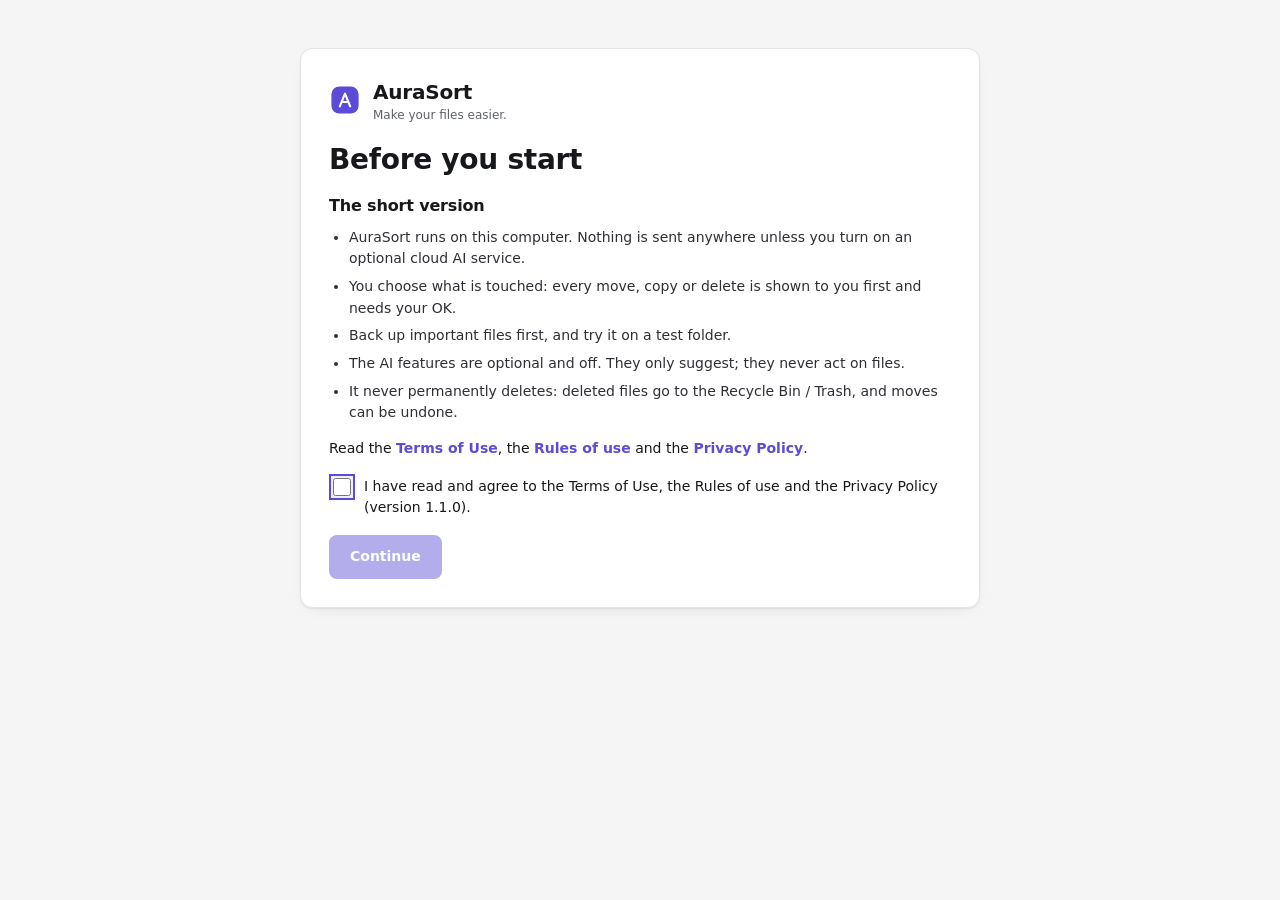
==== commit d268eece: "AuraSort 1.1.0: reliable scans, doctor, installers, PIN lock, name clashes, website" ====
--- a/docs/index.html
+++ b/docs/index.html
@@ -83,6 +83,7 @@
 <script src="js/api.js" defer></script>
 <script src="js/ui.js" defer></script>
 <script src="js/legal.js" defer></script>
+<script src="js/pin.js" defer></script>
 <script src="js/select.js" defer></script>
 <script src="js/preview.js" defer></script>
 <script src="js/datefilter.js" defer></script>
--- a/docs/css/app.css
+++ b/docs/css/app.css
@@ -174,6 +174,18 @@
 [data-theme="dark"] .b-sorted { color: var(--accent-text) }
 .b-demo { color: var(--warn); border-color: color-mix(in srgb, var(--warn) 45%, transparent); background: var(--warn-soft) }
 .b-mut { color: var(--mut); border-color: var(--hair) }
+.b-err { color: var(--bad); border-color: color-mix(in srgb, var(--bad) 45%, transparent); background: var(--bad-soft) }
+.diag-list { margin-top: 14px }
+.diag-list .act small + small { display: block; margin-top: 2px; color: var(--txt) }
+.explain { margin-top: 16px; border-left: 3px solid var(--warn) }
+.explain h3 { margin: 0 0 4px; font-size: 15px }
+.explain + .explain { margin-top: 10px }
+.data-warn { border-left: 3px solid var(--warn) }
+.scan-explain { margin: 14px 0 }
+.scan-explain p { margin: 0 0 6px }
+.qpaths { margin-top: 8px }
+.qpaths summary { cursor: pointer }
+.qpaths ul { margin: 6px 0 0; padding-left: 18px; font-size: 13px }
 
 /* ---------- notes, empty, skeleton ---------- */
 .note { display: flex; gap: 12px; align-items: flex-start; padding: 14px 16px; border-radius: 10px; border: 1px solid var(--border); background: var(--surface); font-size: 14px }
@@ -379,7 +391,7 @@
 .pk-foot .chips { max-height: 92px; overflow: auto }
 
 /* ---------- modal, toast, tooltip, drawer ---------- */
-#modal { position: fixed; inset: 0; z-index: 60; display: flex; align-items: center; justify-content: center; padding: 20px; background: var(--scrim); animation: fadeIn .25s ease both }
+#modal { position: fixed; inset: 0; z-index: 75;   /* above the move stage (70): its Undo/Cancel confirmations must be clickable */ display: flex; align-items: center; justify-content: center; padding: 20px; background: var(--scrim); animation: fadeIn .25s ease both }
 @keyframes fadeIn { from { opacity: 0 } to { opacity: 1 } }
 .mbox { width: min(680px, 100%); max-height: 88vh; overflow: auto; background: var(--card-solid); animation: pop .25s var(--ease) both }
 .mbox h2 { margin-bottom: 10px }
@@ -732,3 +744,61 @@
 .foot .link { font-weight: 500 }
 .gate-card label.row { flex-wrap: nowrap; align-items: flex-start } .gate-card label.row input { margin-top: 2px }
 .md-meta { color: var(--mut); font-size: 13px; margin: 0 0 2px }
+
+/* error toast actions and the "Copy details" report */
+#toast .t-acts { display: flex; gap: 6px; align-items: center; margin-left: 6px; flex-shrink: 0 }
+#toast .t-x { background: none; border: 0; color: var(--mut); cursor: pointer; padding: 4px; display: inline-flex; border-radius: 6px }
+#toast .t-x:hover { color: var(--txt) }
+#toast .t-x .i { color: inherit; width: 14px; height: 14px }
+.err-report { max-height: 260px; overflow: auto; white-space: pre-wrap; word-break: break-word; font-size: 12.5px; margin-top: 12px }
+.scan-fail { margin-top: 14px }
+.scan-fail .row { margin-top: 10px; gap: 8px; flex-wrap: wrap }
+.start-help { margin: 10px 0 0 }
+.pk-missing { margin: 10px 0 0; padding: 10px 12px; font-size: 13.5px }
+
+/* ---------- PIN lock: screens, prompt and the bear (docs/js/pin.js) ---------- */
+.pin-card { width: min(460px, 100%); text-align: center; margin-top: 4vh }
+.pin-card .seg { display: inline-flex }
+.pin-hero { display: flex; justify-content: center; margin: -6px 0 8px }
+.pin-hero.sm .pin-pal { width: 96px; height: 102px }
+.pin-facts { display: grid; gap: 6px; margin: 16px 0; text-align: left; background: var(--surface); border: 1px solid var(--border); border-radius: 10px; padding: 12px 16px }
+.pin-facts div { display: flex; justify-content: space-between; gap: 12px } .pin-facts dt { color: var(--mut) } .pin-facts dd { margin: 0; font-weight: 600; overflow-wrap: anywhere }
+.pin-lbl { display: block; text-align: left; font-weight: 600; margin: 12px 0 4px }
+.pin-in { width: 100%; height: 48px; font-size: 24px; letter-spacing: .5em; text-align: center; border-radius: 10px; border: 1px solid var(--border-2); background: var(--surface); font-variant-numeric: tabular-nums }
+.pin-in:focus-visible { outline: 2px solid var(--accent); outline-offset: 2px }
+.pin-show { justify-content: flex-start; margin: 10px 0 0; gap: 8px }
+.pin-msg { min-height: 22px; margin: 8px 0; font-size: 13px; text-align: left }
+.pin-msg.err { color: var(--bad) } .pin-msg.warn { color: var(--warn) }
+.pin-card .row { justify-content: center; gap: 10px }
+#pinbox { position: fixed; inset: 0; z-index: 90; display: flex; align-items: center; justify-content: center; padding: 20px; background: var(--scrim) }
+#pinbox[hidden] { display: none }
+.pin-ask { width: min(380px, 100%); padding: 22px; text-align: center }
+.pin-ask h2 { margin-bottom: 2px }
+.pin-pal { width: 140px; height: 149px; overflow: visible }
+.pin-pal .pp-ear, .pin-pal .pp-face { fill: var(--accent-soft); stroke: var(--accent); stroke-width: 2.5 }
+.pin-pal .pp-ear-in { fill: var(--accent); opacity: .35 }
+.pin-pal .pp-muzzle { fill: var(--card-solid); stroke: var(--accent); stroke-width: 1.5; opacity: .95 }
+.pin-pal .pp-white { fill: var(--card-solid); stroke: var(--txt); stroke-width: 1.5 }
+.pin-pal .pp-pupil { fill: var(--txt); transition: transform .18s var(--ease) }
+.pin-pal .pp-nose { fill: var(--txt) }
+.pin-pal .pp-mouth { fill: none; stroke: var(--txt); stroke-width: 2.2; stroke-linecap: round; transition: opacity .2s ease }
+.pin-pal .pp-smile { opacity: 0 } .pin-pal.is-happy .pp-smile { opacity: 1 } .pin-pal.is-happy .pp-flat { opacity: 0 }
+.pin-pal .pp-shut { fill: none; stroke: var(--txt); stroke-width: 2.2; stroke-linecap: round; opacity: 0 }
+.pin-pal .pp-paw rect { fill: var(--accent-soft); stroke: var(--accent); stroke-width: 2.5 }
+.pin-pal .pp-paw path { fill: none; stroke: var(--accent); stroke-width: 1.6; stroke-linecap: round }
+.pin-pal .pp-paw, .pin-pal .pp-head { transform-box: view-box; transition: transform .22s var(--ease) }
+.pin-pal .pp-head { transform-origin: 80px 90px }
+.pin-pal.is-cover .pp-paw-l { transform: translate(14px, -66px) } .pin-pal.is-cover .pp-paw-r { transform: translate(-14px, -66px) }
+.pin-pal.is-peek .pp-paw-l { transform: translate(2px, -60px) rotate(-8deg) } .pin-pal.is-peek .pp-paw-r { transform: translate(-2px, -60px) rotate(8deg) }
+.pin-pal.is-happy .pp-head { transform: translateY(-3px) }
+.pin-pal.is-shake .pp-head { animation: pinShake .5s ease }
+@keyframes pinShake { 0%, 100% { transform: rotate(0) } 20% { transform: rotate(-9deg) } 40% { transform: rotate(8deg) } 60% { transform: rotate(-6deg) } 80% { transform: rotate(4deg) } }
+@media (prefers-reduced-motion: reduce) {
+  .pin-pal .pp-paw, .pin-pal .pp-head, .pin-pal .pp-pupil, .pin-pal .pp-mouth { transition: none }
+  .pin-pal.is-shake .pp-head { animation: none }
+  .pin-pal.is-cover .pp-paw-l, .pin-pal.is-cover .pp-paw-r, .pin-pal.is-peek .pp-paw-l, .pin-pal.is-peek .pp-paw-r { transform: none }   /* paws stay down */
+  .pin-pal.is-cover .pp-white, .pin-pal.is-cover .pp-pupil { opacity: 0 } .pin-pal.is-cover .pp-shut { opacity: 1 }                       /* eyes simply closed */
+}
+@media (max-width: 520px) { .pin-in { font-size: 20px; letter-spacing: .35em } .pin-card { margin-top: 0 } }
+.clash-tbl { max-height: 46vh; overflow: auto; margin-top: 12px }
+.clash-tbl select { min-width: 130px }
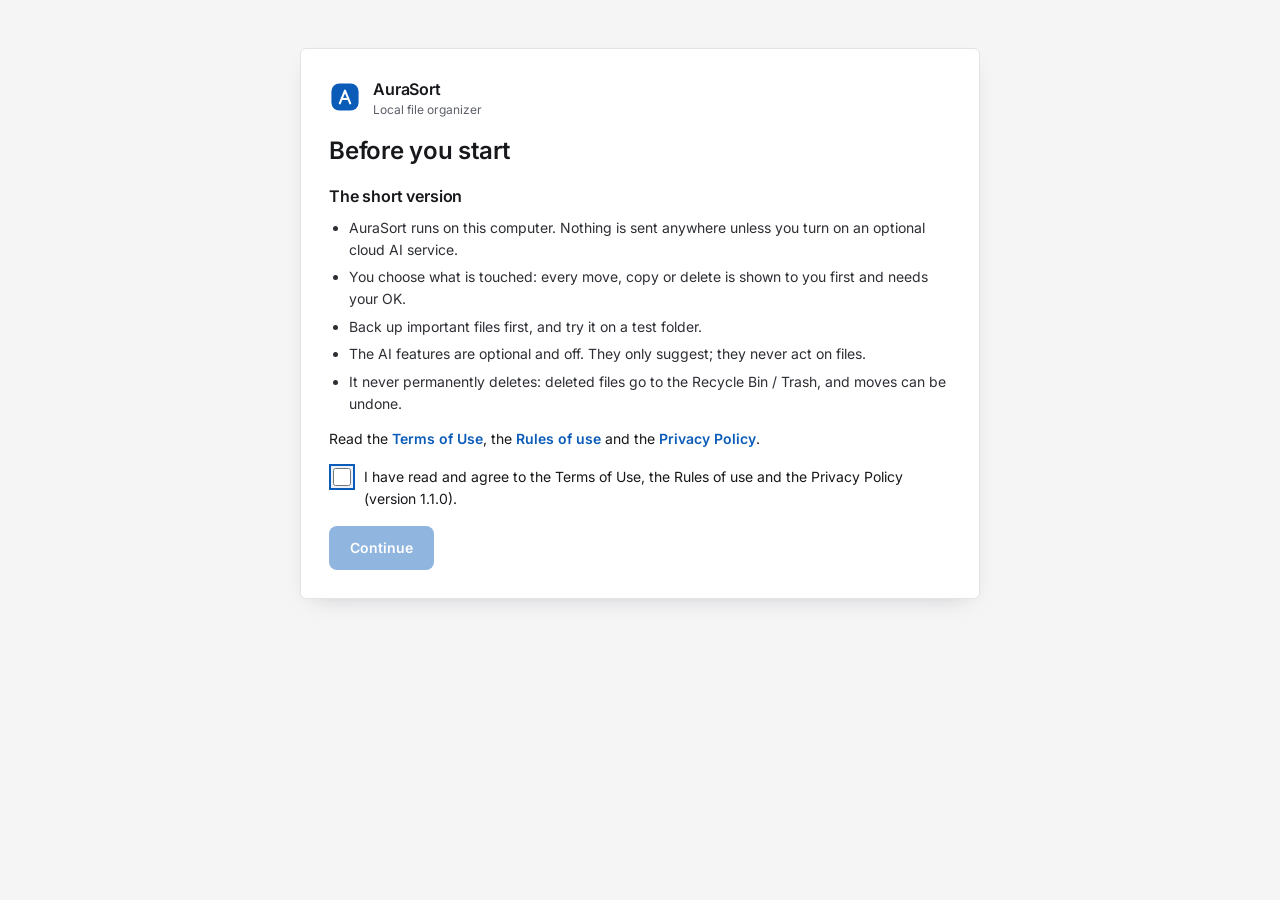
==== commit ce0772e7: "1.1.3: first-run scan, restrained interface, CI fixes kept green - First start runs a Quick Scan by " ====
--- a/docs/index.html
+++ b/docs/index.html
@@ -2,7 +2,7 @@
 <html lang="en" data-theme="dark">
 <head>
 <meta charset="utf-8">
-<meta name="viewport" content="width=device-width,initial-scale=1">
+<meta name="viewport" content="width=device-width, initial-scale=1, viewport-fit=cover">
 <meta name="app-token" content="__TOKEN__">
 <meta name="color-scheme" content="dark light">
 <meta name="referrer" content="no-referrer">
@@ -16,14 +16,15 @@
 <body>
 <a class="skip" href="#view">Skip to content</a>
 <svg class="svg-defs" width="0" height="0" aria-hidden="true" focusable="false"><defs>
-  <linearGradient id="ag" x1="0" y1="0" x2="1" y2="1"><stop offset="0" stop-color="#a594fa"/><stop offset="1" stop-color="#5b8def"/></linearGradient>
-  <linearGradient id="tg" x1="0" y1="0" x2="0" y2="1"><stop offset="0" stop-color="#8b7cf6" stop-opacity=".28"/><stop offset="1" stop-color="#8b7cf6" stop-opacity="0"/></linearGradient>
 </defs></svg>
 <div id="app">
   <aside id="nav" aria-label="Main navigation"></aside>
   <div class="main">
     <header id="top">
       <div class="top-row">
+        <button class="icon-btn nav-toggle" id="nav-toggle" data-a="nav-open" aria-label="Open the menu" aria-controls="nav" aria-expanded="false">
+          <svg class="i" viewBox="0 0 24 24" aria-hidden="true"><path d="M4 7h16M4 12h16M4 17h16"/></svg>
+        </button>
         <div class="searchbar" role="search">
           <label class="search">
             <svg class="i" viewBox="0 0 24 24" aria-hidden="true"><circle cx="11" cy="11" r="7"/><path d="m20 20-3.5-3.5"/></svg>
@@ -35,6 +36,9 @@
           </button>
         </div>
         <div class="top-actions">
+          <button class="icon-btn search-toggle" data-a="search-open" aria-label="Search files" aria-expanded="false">
+            <svg class="i" viewBox="0 0 24 24" aria-hidden="true"><circle cx="11" cy="11" r="7"/><path d="m20 20-3.5-3.5"/></svg>
+          </button>
           <button class="icon-btn" id="bell" data-a="bell" aria-label="Notifications"><svg class="i" viewBox="0 0 24 24" aria-hidden="true"><path d="M6 8a6 6 0 1 1 12 0c0 7 3 9 3 9H3s3-2 3-9"/><path d="M10.3 21a1.9 1.9 0 0 0 3.4 0"/></svg><span class="dot" hidden></span></button>
           <div class="theme-switch" id="theme-switch" role="group" aria-label="Theme"></div>
           <div class="user-chip" id="user-chip" title="Signed in to this computer"></div>
@@ -46,6 +50,9 @@
     <footer id="foot" class="foot"></footer>
   </div>
 </div>
+<div id="nav-scrim" data-a="nav-close" hidden></div>
+<nav id="tabs" aria-label="Main pages"></nav>
+<div id="apiwarn" role="alert" hidden></div>
 <div id="drawer" class="card" hidden></div>
 <div id="selbar" class="card" role="region" aria-label="Selected files" hidden></div>
 <div id="pop" class="card" role="dialog" aria-label="Filter" hidden></div>
@@ -56,7 +63,6 @@
 <div id="tip" role="tooltip" hidden></div>
 
 <div id="stage" hidden>
-  <canvas id="fx" aria-hidden="true"></canvas>
   <div class="st-wrap">
     <header class="st-head">
       <div><p class="eyebrow" id="st-brand">AuraSort</p><h2 id="st-title">Moving your files</h2></div>
@@ -84,6 +90,7 @@
 <script src="js/ui.js" defer></script>
 <script src="js/legal.js" defer></script>
 <script src="js/pin.js" defer></script>
+<script src="js/mobile.js" defer></script>
 <script src="js/select.js" defer></script>
 <script src="js/preview.js" defer></script>
 <script src="js/datefilter.js" defer></script>
--- a/docs/css/theme.css
+++ b/docs/css/theme.css
@@ -1,5 +1,28 @@
-/* AuraSort themes. One accent colour on neutral greys, flat surfaces, one shadow level.
-   Gradients are only used by the storage gauge and charts (--chart-a / --chart-b). System fonts only, no network. */
+/* AuraSort design tokens: the single source of truth for type, spacing, radius, motion and colour (docs/DESIGN.md).
+   Neutral greys, one accent, flat surfaces with 1 px borders; shadows only on things that float (dialogs, toasts, menus).
+   One font, Inter, self-hosted in docs/fonts (SIL Open Font License); no network. */
+@font-face { font-family: "Inter"; font-style: normal; font-weight: 100 900; font-display: swap;
+  src: url("../fonts/inter-latin-wght-normal.woff2") format("woff2");
+  unicode-range: U+0000-00FF, U+0131, U+0152-0153, U+02BB-02BC, U+02C6, U+02DA, U+02DC, U+0304, U+0308, U+0329, U+2000-206F, U+20AC, U+2122, U+2191, U+2193, U+2212, U+2215, U+FEFF, U+FFFD }
+@font-face { font-family: "Inter"; font-style: normal; font-weight: 100 900; font-display: swap;
+  src: url("../fonts/inter-latin-ext-wght-normal.woff2") format("woff2");
+  unicode-range: U+0100-02BA, U+02BD-02C5, U+02C7-02CC, U+02CE-02D7, U+02DD-02FF, U+0304, U+0308, U+0329, U+1D00-1DBF, U+1E00-1E9F, U+1EF2-1EFF, U+2020, U+20A0-20AB, U+20AD-20C0, U+2113, U+2C60-2C7F, U+A720-A7FF }
+
+:root {
+  /* type: one family, a fixed scale */
+  --sans: "Inter", "Segoe UI Variable Text", "Segoe UI", system-ui, -apple-system, BlinkMacSystemFont, Roboto, "Helvetica Neue", Arial, sans-serif;
+  --display: var(--sans);
+  --mono: ui-monospace, "Cascadia Mono", "SF Mono", Consolas, monospace;
+  --fs-xs: 12px; --fs-sm: 13px; --fs-md: 14px; --fs-lg: 16px; --fs-xl: 20px; --fs-2xl: 24px;
+  /* spacing: a 4 / 8 px scale */
+  --s0: 4px; --s1: 8px; --s2: 16px; --s3: 24px; --s4: 32px;
+  /* radius: subtle */
+  --r: 8px; --r-md: 6px; --r-sm: 6px; --r-xs: 3px;
+  /* motion: short, only where it explains something */
+  --dur: .16s; --ease: cubic-bezier(.2, 0, 0, 1);
+  --nav-w: 264px;
+}
+
 :root,
 [data-theme="dark"] {
   color-scheme: dark;
@@ -18,15 +41,16 @@
   --txt-2: #d2d3d8;
   --mut: #a3a5ad;
   --dim: #82848d;
-  --accent: #8b7cf6;
-  --accent-ink: #ffffff;
-  --accent-soft: rgba(139, 124, 246, .14);
-  --accent-text: #b3a9fa;           /* accent used for text and icons on dark surfaces */
-  --grad: var(--accent);            /* kept as a name for older rules: now a flat colour */
+  --accent: #5aa2ee;
+  --accent-ink: #0b1220;
+  --accent-soft: rgba(90, 162, 238, .14);
+  --accent-text: #8ec0f5;           /* accent used for text and icons on dark surfaces */
+  --grad: var(--accent);            /* kept as a name for older rules: a flat colour */
   --grad-soft: var(--accent-soft);
-  --chart-a: #a594fa;
-  --chart-b: #5b8def;
-  --shadow: 0 1px 2px rgba(0, 0, 0, .35), 0 6px 18px -10px rgba(0, 0, 0, .55);
+  --chart-a: var(--accent);
+  --shadow: 0 8px 24px -12px rgba(0, 0, 0, .6);   /* floating things only */
+  /* categories: the 7 sortable types, then one neutral for every view-only type (validated, docs/DESIGN.md) */
+  --cat-1: #3987e5; --cat-2: #d95926; --cat-3: #199e70; --cat-4: #c98500; --cat-5: #d55181; --cat-6: #008300; --cat-7: #9085e9; --cat-vo: #6b6b67;
   --ok: #4ec98f;
   --warn: #e3b341;
   --bad: #f0707e;
@@ -57,15 +81,15 @@
   --txt-2: #2d2f35;
   --mut: #5d6069;
   --dim: #7a7d86;
-  --accent: #5b4bd6;
+  --accent: #0b5cb8;
   --accent-ink: #ffffff;
-  --accent-soft: rgba(91, 75, 214, .09);
-  --accent-text: #4b3cc4;
+  --accent-soft: rgba(11, 92, 184, .08);
+  --accent-text: #0a52a5;
   --grad: var(--accent);
   --grad-soft: var(--accent-soft);
-  --chart-a: #7b6cf0;
-  --chart-b: #3f7be0;
-  --shadow: 0 1px 2px rgba(20, 22, 30, .06), 0 6px 18px -12px rgba(20, 22, 30, .18);
+  --chart-a: var(--accent);
+  --shadow: 0 8px 24px -14px rgba(20, 22, 30, .28);   /* floating things only */
+  --cat-1: #2a78d6; --cat-2: #eb6834; --cat-3: #1baf7a; --cat-4: #eda100; --cat-5: #e87ba4; --cat-6: #008300; --cat-7: #6250d6; --cat-vo: #8f8f8a;
   --ok: #138a55;
   --warn: #a86a00;
   --bad: #d2334a;
--- a/docs/css/app.css
+++ b/docs/css/app.css
@@ -1,21 +1,12 @@
 /* AuraSort - layout and components. 8 px spacing grid; colours come from theme.css. */
-:root {
-  --sans: "Segoe UI Variable Text", "Segoe UI", system-ui, -apple-system, BlinkMacSystemFont, "SF Pro Text", Roboto, "Helvetica Neue", Arial, sans-serif;
-  --display: "Segoe UI Variable Display", "SF Pro Display", "Segoe UI", system-ui, -apple-system, Roboto, sans-serif;
-  --mono: ui-monospace, "Cascadia Mono", "SF Mono", Consolas, monospace;
-  --r: 12px; --r-md: 10px; --r-sm: 8px;
-  --s1: 8px; --s2: 16px; --s3: 24px; --s4: 32px;
-  --ease: cubic-bezier(.22, .8, .24, 1);
-  --nav-w: 264px;
-}
 * { box-sizing: border-box }
 html, body { margin: 0; min-height: 100% }
 html { background: var(--bg) }
 body { background: var(--bg); color: var(--txt); font: 14px/1.55 var(--sans);
   -webkit-font-smoothing: antialiased; font-variant-numeric: lining-nums }
 button, input, select { font: inherit; color: inherit }
-h1, h2, h3 { margin: 0; font-family: var(--display); font-weight: 650; letter-spacing: -.01em; color: var(--txt) }
-h1 { font-size: 28px; line-height: 1.15 }
+h1, h2, h3 { margin: 0; font-family: var(--display); font-weight: 600; letter-spacing: -.01em; color: var(--txt) }
+h1 { font-size: var(--fs-2xl); line-height: 1.2 }
 h2 { font-size: 20px }
 h3 { font-size: 16px; font-weight: 600 }
 p { margin: 0 0 var(--s1) }
@@ -24,7 +15,7 @@
 .num { font-variant-numeric: tabular-nums lining-nums; letter-spacing: -.01em }
 .i { width: 20px; height: 20px; flex: none; fill: none; stroke: currentColor; stroke-width: 1.5; stroke-linecap: round; stroke-linejoin: round; vertical-align: -5px }
 .svg-defs { position: absolute; width: 0; height: 0; overflow: hidden }
-.skip { position: absolute; left: -999px; top: 8px; z-index: 100; background: var(--accent); color: #fff; padding: 8px 14px; border-radius: 10px }
+.skip { position: absolute; left: -999px; top: 8px; z-index: 100; background: var(--accent); color: var(--accent-ink); padding: 8px 14px; border-radius: var(--r-sm) }
 .skip:focus { left: 12px }
 :focus { outline: none }
 :focus-visible { outline: 2px solid var(--accent); outline-offset: 2px; border-radius: 8px }
@@ -40,9 +31,9 @@
   background: var(--panel); border-right: 1px solid var(--hair); }
 .brand { display: flex; align-items: center; gap: 12px; padding: 4px 10px 18px }
 .brand .mark { width: 32px; height: 32px; color: var(--accent) }
-.brand b { display: block; font-family: var(--display); font-size: 20px; font-weight: 700; letter-spacing: -.01em }
+.brand b { display: block; font-family: var(--display); font-size: var(--fs-lg); font-weight: 600; letter-spacing: -.01em }
 .brand small { display: block; font-size: 12px; color: var(--mut); line-height: 1.3 }
-.scan-cta { margin: 0 4px 12px; justify-content: center }
+.scan-cta { margin: 0 4px 12px; justify-content: center; min-height: 36px }
 .nav-h { font-size: 12px; letter-spacing: .06em; text-transform: uppercase; color: var(--dim); padding: 14px 12px 6px; font-weight: 650 }
 .nav-i { display: flex; align-items: center; gap: 12px; width: 100%; padding: 10px 12px; border-radius: 8px; border: 1px solid transparent;
   background: none; color: var(--mut); cursor: pointer; text-align: left; transition: background .2s, color .2s, border-color .2s, box-shadow .25s, transform .2s var(--ease) }
@@ -59,7 +50,7 @@
 #top { position: sticky; top: 0; z-index: 30; padding: 14px 32px 12px; background: var(--panel); border-bottom: 1px solid var(--hair) }
 .top-row { display: flex; align-items: center; gap: 16px }
 .searchbar { flex: 1; display: flex; gap: 10px; max-width: 720px }
-.search { flex: 1; display: flex; align-items: center; gap: 10px; height: 44px; padding: 0 14px; border-radius: 10px; background: var(--input);
+.search { flex: 1; display: flex; align-items: center; gap: 10px; height: 44px; padding: 0 14px; border-radius: var(--r-sm); background: var(--input);
   border: 1px solid var(--border); transition: border-color .2s, box-shadow .2s }
 .search:focus-within { border-color: var(--accent); box-shadow: 0 0 0 4px var(--accent-soft) }
 .search .i { color: var(--dim) }
@@ -72,10 +63,10 @@
 .icon-btn:hover { background: var(--surface-2); border-color: var(--border-2); }
 .icon-btn .dot { position: absolute; top: 9px; right: 10px; width: 8px; height: 8px; border-radius: 50%; background: var(--bad); box-shadow: 0 0 0 2px var(--bg-2) }
 .theme-switch { display: flex; gap: 2px; padding: 3px; border-radius: 8px; border: 1px solid var(--border); background: var(--surface) }
-.theme-switch button { display: grid; place-items: center; width: 34px; height: 34px; border-radius: 9px; border: 0; background: none; color: var(--mut); cursor: pointer }
+.theme-switch button { display: grid; place-items: center; width: 34px; height: 34px; border-radius: var(--r-sm); border: 0; background: none; color: var(--mut); cursor: pointer }
 .theme-switch button.on { background: var(--card-solid); color: var(--txt); box-shadow: 0 0 0 1px var(--border-2) }
-.user-chip { display: flex; align-items: center; gap: 10px; padding: 4px 12px 4px 4px; border-radius: 999px; border: 1px solid var(--border); background: var(--surface); white-space: nowrap }
-.avatar { width: 34px; height: 34px; border-radius: 50%; display: grid; place-items: center; background: var(--grad); color: #fff; font-weight: 700; font-size: 13px }
+.user-chip { display: flex; align-items: center; gap: 10px; padding: 4px 12px 4px 4px; border-radius: var(--r-sm); border: 1px solid var(--border); background: var(--surface); white-space: nowrap }
+.avatar { width: 34px; height: 34px; border-radius: 50%; display: grid; place-items: center; background: var(--grad); color: var(--accent-ink); font-weight: 700; font-size: 13px }
 .user-chip b { font-weight: 600; font-size: 14px }
 .filters { display: flex; flex-wrap: wrap; gap: 8px; align-items: center; margin-top: 10px }
 .filters:empty { display: none }
@@ -93,15 +84,15 @@
 
 /* ---------- cards & grids ---------- */
 .card { position: relative; background: var(--card); border: 1px solid var(--border); border-radius: var(--r); padding: var(--s3);
-  box-shadow: var(--shadow); min-width: 0 }
+  min-width: 0 }
 .card.lift { transition: transform .25s var(--ease), box-shadow .25s var(--ease), border-color .25s }
-.card.lift:hover {  box-shadow: var(--shadow); border-color: var(--border-2) }
+.card.lift:hover { border-color: var(--border-2) }
 .card-h { display: flex; justify-content: space-between; align-items: baseline; gap: 12px; flex-wrap: wrap; margin-bottom: 16px }
 .card-h small { font-size: 13px }
 .grid { display: grid; gap: 20px }
 .g2 { grid-template-columns: repeat(2, minmax(0, 1fr)) }
+.mv-grid { grid-template-columns: minmax(300px, .9fr) minmax(0, 1.3fr); align-items: start }   /* Sort: settings | preview */
 .g3 { grid-template-columns: repeat(3, minmax(0, 1fr)) }
-.g4 { grid-template-columns: repeat(4, minmax(0, 1fr)) }
 .stack > * + * { margin-top: 20px }
 .row { display: flex; gap: 10px; align-items: center; flex-wrap: wrap }
 .between { justify-content: space-between }
@@ -112,12 +103,12 @@
   transition: transform .2s var(--ease), box-shadow .2s, background .2s, border-color .2s, filter .2s }
 .btn:hover:not(:disabled) { background: var(--surface-3) }
 .btn:active:not(:disabled) { transform: none }
-.btn.pri { background: var(--grad); color: #fff; border-color: transparent; }
+.btn.pri { background: var(--grad); color: var(--accent-ink); border-color: transparent; }
 .btn.pri:hover:not(:disabled) { background: var(--accent); filter: brightness(1.08) }
 .btn.ghost { background: transparent; border-color: var(--border) }
 .btn.danger { border-color: color-mix(in srgb, var(--bad) 45%, transparent); color: var(--bad) }
 .btn.lg { height: 44px; padding: 0 20px; font-size: 14px; border-radius: 8px }
-.btn.sm { height: 32px; padding: 0 11px; font-size: 13px; border-radius: 9px }
+.btn.sm { height: 32px; padding: 0 11px; font-size: 13px; border-radius: var(--r-sm) }
 .btn:disabled { opacity: .45; cursor: not-allowed }
 .link { background: none; border: 0; padding: 0; color: var(--accent); cursor: pointer; font-weight: 600; text-decoration: underline; text-underline-offset: 3px; text-decoration-color: transparent }
 [data-theme="dark"] .link { color: var(--accent-text) }
@@ -136,12 +127,12 @@
 .toolbar { display: flex; flex-wrap: wrap; gap: 10px; align-items: center; margin-bottom: 14px }
 .toolbar .fld { flex: 1 1 240px }
 .seg { display: inline-flex; padding: 3px; gap: 2px; border-radius: 8px; border: 1px solid var(--border); background: var(--surface) }
-.seg button { height: 32px; padding: 0 12px; border: 0; border-radius: 9px; background: none; color: var(--mut); font-weight: 600; cursor: pointer; display: inline-flex; gap: 6px; align-items: center }
+.seg button { height: 32px; padding: 0 12px; border: 0; border-radius: var(--r-sm); background: none; color: var(--mut); font-weight: 600; cursor: pointer; display: inline-flex; gap: 6px; align-items: center }
 .seg button.on { background: var(--card-solid); color: var(--txt); box-shadow: 0 0 0 1px var(--border-2) }
 
 /* ---------- chips & badges ---------- */
 .chips { display: flex; flex-wrap: wrap; gap: 8px }
-.chip { display: inline-flex; align-items: center; gap: 8px; height: 34px; padding: 0 12px; border-radius: 999px; border: 1px solid var(--border);
+.chip { display: inline-flex; align-items: center; gap: 8px; height: 34px; padding: 0 12px; border-radius: var(--r-sm); border: 1px solid var(--border);
   background: var(--surface); font-size: 13px; color: var(--txt-2); max-width: 100% }
 .chip .t { overflow: hidden; text-overflow: ellipsis; white-space: nowrap }
 .chip button { display: grid; place-items: center; width: 22px; height: 22px; border-radius: 50%; border: 0; background: var(--surface-2); color: var(--mut); cursor: pointer; flex: none }
@@ -149,27 +140,27 @@
 .chip button .i { width: 13px; height: 13px }
 button.chip { cursor: pointer }
 button.chip:hover { border-color: var(--border-2); background: var(--surface-2) }
-.fchip { display: inline-flex; align-items: center; gap: 7px; height: 32px; padding: 0 11px; border-radius: 10px; border: 1px solid var(--border);
+.fchip { display: inline-flex; align-items: center; gap: 7px; height: 32px; padding: 0 11px; border-radius: var(--r-sm); border: 1px solid var(--border);
   background: var(--surface); font: 600 13px var(--sans); color: var(--txt-2); cursor: pointer; transition: all .2s var(--ease) }
 .fchip .num { color: var(--dim); font-weight: 500; font-size: 12px }
 .fchip:hover { border-color: var(--border-2); }
-.fchip.on { background: var(--grad); color: #fff; border-color: transparent; }
+.fchip.on { background: var(--grad); color: var(--accent-ink); border-color: transparent; }
 .fchip.on .num { color: rgba(255, 255, 255, .85) }
 .fmt-row { display: flex; flex-wrap: wrap; gap: 7px; align-items: center; margin-bottom: 14px }
 .fmt-row:empty { display: none }
 .fmt-l { font-size: 12px; letter-spacing: .06em; text-transform: uppercase; color: var(--dim); font-weight: 650; margin-right: 4px }
-.fchip-a { display: inline-flex; align-items: center; gap: 8px; height: 30px; padding: 0 6px 0 12px; border-radius: 999px; background: var(--accent-soft);
+.fchip-a { display: inline-flex; align-items: center; gap: 8px; height: 30px; padding: 0 6px 0 12px; border-radius: var(--r-sm); background: var(--accent-soft);
   border: 1px solid var(--border-2); font-size: 13px; animation: pop .25s var(--ease) both; max-width: 340px }
 .fchip-a .k { color: var(--mut); font-size: 12px }
 .fchip-a .v { font-weight: 600; overflow: hidden; text-overflow: ellipsis; white-space: nowrap }
 .fchip-a button { display: grid; place-items: center; width: 22px; height: 22px; border-radius: 50%; border: 0; background: var(--surface-2); cursor: pointer; color: var(--txt) }
 .fchip-a button .i { width: 13px; height: 13px }
-.badge { display: inline-flex; align-items: center; gap: 5px; height: 22px; padding: 0 9px; border-radius: 999px; font-size: 12px; font-weight: 650; border: 1px solid; white-space: nowrap; vertical-align: 1px }
+.badge { display: inline-flex; align-items: center; gap: 5px; height: 22px; padding: 0 9px; border-radius: var(--r-sm); font-size: 12px; font-weight: 650; border: 1px solid; white-space: nowrap; vertical-align: 1px }
 .badge .i { width: 12px; height: 12px }
 .b-proj { color: var(--bad); border-color: color-mix(in srgb, var(--bad) 40%, transparent); background: var(--bad-soft) }
 .b-asset { color: var(--warn); border-color: color-mix(in srgb, var(--warn) 40%, transparent); background: var(--warn-soft) }
 .b-ok { color: var(--ok); border-color: color-mix(in srgb, var(--ok) 40%, transparent); background: var(--ok-soft) }
-.b-vo { color: var(--info); border-color: color-mix(in srgb, var(--info) 40%, transparent); background: color-mix(in srgb, var(--info) 10%, transparent) }
+.b-vo { color: var(--mut); border-color: var(--border); background: var(--surface) }
 .b-sorted { color: var(--accent); border-color: var(--border-2); background: var(--accent-soft) }
 [data-theme="dark"] .b-sorted { color: var(--accent-text) }
 .b-demo { color: var(--warn); border-color: color-mix(in srgb, var(--warn) 45%, transparent); background: var(--warn-soft) }
@@ -188,13 +179,13 @@
 .qpaths ul { margin: 6px 0 0; padding-left: 18px; font-size: 13px }
 
 /* ---------- notes, empty, skeleton ---------- */
-.note { display: flex; gap: 12px; align-items: flex-start; padding: 14px 16px; border-radius: 10px; border: 1px solid var(--border); background: var(--surface); font-size: 14px }
+.note { display: flex; gap: 12px; align-items: flex-start; padding: 14px 16px; border-radius: var(--r-sm); border: 1px solid var(--border); background: var(--surface); font-size: 14px }
 .note > .i { color: var(--accent); margin-top: 2px }
 .note.ok { border-color: color-mix(in srgb, var(--ok) 35%, transparent); background: var(--ok-soft) } .note.ok > .i { color: var(--ok) }
 .note.warn { border-color: color-mix(in srgb, var(--warn) 40%, transparent); background: var(--warn-soft) } .note.warn > .i { color: var(--warn) }
 .note.err { border-color: color-mix(in srgb, var(--bad) 45%, transparent); background: var(--bad-soft) } .note.err > .i { color: var(--bad) }
 .empty { text-align: left; padding: 28px }
-.empty .e-ic { width: 44px; height: 44px; margin: 0 0 14px; border-radius: 10px; display: grid; place-items: center; background: var(--surface-2); border: 1px solid var(--border); color: var(--mut) }
+.empty .e-ic { width: 44px; height: 44px; margin: 0 0 14px; border-radius: var(--r-sm); display: grid; place-items: center; background: var(--surface-2); border: 1px solid var(--border); color: var(--mut) }
 [data-theme="dark"] .empty .e-ic { color: var(--accent-text) }
 .empty .e-ic .i { width: 20px; height: 20px }
 .empty h3 { font-family: var(--display); font-size: 20px; margin-bottom: 8px }
@@ -203,69 +194,51 @@
 .skel.l { height: 14px; margin: 10px 0 } .skel.xl { height: 36px; width: 50%; margin: 6px 0 14px } .skel.row { height: 52px; margin: 8px 0 }
 
 /* ---------- dashboard hero ---------- */
-.hero { display: grid; grid-template-columns: minmax(0, 1.25fr) auto minmax(220px, .8fr); gap: 28px; align-items: center; padding: 28px 32px; overflow: hidden }
-.hero h1 { font-size: 28px }
-.hero .greet { color: var(--mut); font-weight: 600; margin-bottom: 4px }
+.hero { display: grid; grid-template-columns: minmax(0, 1fr) auto; gap: 24px; align-items: center; padding: 24px; overflow: hidden }
+.hero h1 { font-size: var(--fs-2xl) }
 .hero .lead { color: var(--mut); margin-top: 8px; max-width: 520px }
 .gauge-wrap { position: relative; width: 220px; height: 220px }
 .gauge { width: 100%; height: 100%; transform: rotate(-90deg); overflow: visible }
 .gauge circle { fill: none }
 .gauge .trk { stroke: var(--track); stroke-width: 16 }
-.gauge .val { stroke: url(#ag); stroke-width: 16; stroke-linecap: round; transition: stroke-dashoffset .25s var(--ease);}
+.gauge .val { stroke: var(--accent); stroke-width: 16; stroke-linecap: round; transition: stroke-dashoffset .25s var(--ease);}
 .gauge .inner { stroke: var(--hair); stroke-width: 1 }
 .gauge-c { position: absolute; inset: 0; display: grid; place-content: center; text-align: center }
-.gauge-c b { font-family: var(--display); font-size: 28px; font-weight: 700; line-height: 1 }
+.gauge-c b { font-family: var(--display); font-size: var(--fs-2xl); font-weight: 600; line-height: 1 }
 .gauge-c small { margin-top: 6px; font-size: 12px; letter-spacing: .06em; text-transform: uppercase; font-weight: 650 }
 .drive-legend { display: grid; grid-template-columns: repeat(3, auto); gap: 6px 18px; margin-top: 14px; font-size: 13px; color: var(--mut) }
 .drive-legend b { display: block; color: var(--txt); font-size: 14px }
 .drive-legend i { display: inline-block; width: 9px; height: 9px; border-radius: 3px; margin-right: 6px; vertical-align: 0 }
-.stats { display: grid; grid-template-columns: repeat(4, minmax(0, 1fr)); gap: 16px }
-.stat { display: flex; gap: 14px; align-items: center; padding: 18px }
-.stat .s-ic { width: 46px; height: 46px; border-radius: 10px; display: grid; place-items: center; color: #fff; flex: none; }
-.stat .s-ic .i { width: 22px; height: 22px }
-.stat small { display: block; font-size: 13px; font-weight: 600 }
-.stat b { display: block; font-family: var(--display); font-size: 28px; font-weight: 700; line-height: 1.15 }
-.stat .sub { font-size: 13px; color: var(--mut) }
 
 /* ---------- space by type ---------- */
-.segbar { display: flex; gap: 2px; height: 14px; padding: 0; border-radius: 999px; background: var(--track); overflow: hidden }
+.segbar { display: flex; gap: 2px; height: 14px; padding: 0; border-radius: var(--r-sm); background: var(--track); overflow: hidden }
 .segbar .sg { border: 0; padding: 0; min-width: 6px; flex-basis: 0; cursor: pointer; border-radius: 6px; background: var(--c);
   transition: filter .2s, transform .25s var(--ease); transform-origin: left; animation: grow .25s var(--ease) both }
-.segbar .sg:first-child { border-radius: 999px 6px 6px 999px } .segbar .sg:last-child { border-radius: 6px 999px 999px 6px } .segbar .sg:only-child { border-radius: 999px }
+.segbar .sg:first-child { border-radius: var(--r-xs) 0 0 var(--r-xs) } .segbar .sg:last-child { border-radius: 0 var(--r-xs) var(--r-xs) 0 } .segbar .sg:only-child { border-radius: var(--r-sm) }
 .segbar .sg:hover, .segbar .sg:focus-visible { filter: brightness(1.12) }
 @keyframes grow { from { transform: scaleX(0); opacity: 0 } to { transform: none; opacity: 1 } }
-.type-tiles { display: grid; grid-template-columns: repeat(auto-fill, minmax(230px, 1fr)); gap: 8px; margin-top: 16px }
-.ttile { display: flex; gap: 12px; align-items: center; padding: 12px; border-radius: 10px; border: 1px solid var(--hair); background: var(--surface); cursor: pointer; text-align: left; color: var(--txt);
-  transition: transform .25s var(--ease), border-color .2s, background .2s }
-.ttile:hover {  border-color: var(--border-2); background: var(--surface-2) }
-.ttile.zero { opacity: .5 }
-.ttile .t-ic { width: 36px; height: 36px; border-radius: 8px; display: grid; place-items: center; color: var(--c); background: color-mix(in srgb, var(--c) 16%, transparent); border: 1px solid color-mix(in srgb, var(--c) 35%, transparent); flex: none }
-.ttile span { flex: 1; min-width: 0 }
-.ttile b { display: block; font-weight: 650; font-size: 14px; overflow: hidden; text-overflow: ellipsis; white-space: nowrap }
-.ttile small { display: block; font-size: 13px; white-space: nowrap; overflow: hidden; text-overflow: ellipsis }
-.ttile .pct { font-weight: 700; font-size: 13px; color: var(--txt-2) }
 
 /* ---------- rank lists ---------- */
 .rank { display: grid; grid-template-columns: minmax(0, 1.5fr) minmax(60px, 1fr) auto; gap: 14px; align-items: center; width: 100%; padding: 10px 8px;
-  border: 0; border-bottom: 1px solid var(--hair); background: none; color: var(--txt); text-align: left; border-radius: 10px }
+  border: 0; border-bottom: 1px solid var(--hair); background: none; color: var(--txt); text-align: left; border-radius: var(--r-sm) }
 button.rank { cursor: pointer }
 .rank:hover { background: var(--surface) }
 .rank:last-child { border-bottom: 0 }
 .rk-name { display: flex; gap: 12px; align-items: center; min-width: 0 }
-.rk-name > .i, .rk-name > .ficon { color: var(--c, var(--accent)) }
+.rk-name > .i, .rk-name > .ficon { color: var(--mut) }
 .rk-name span { min-width: 0 }
 .rk-name b { display: block; font-weight: 600; overflow: hidden; text-overflow: ellipsis; white-space: nowrap }
 .rk-name small { display: block; font-size: 12px; overflow: hidden; text-overflow: ellipsis; white-space: nowrap; color: var(--dim) }
-.mini { height: 7px; border-radius: 9px; background: var(--track); overflow: hidden }
-.mini i { display: block; height: 100%; border-radius: 9px; background: var(--grad); transform-origin: left; animation: grow .25s var(--ease) both }
+.mini { height: 7px; border-radius: var(--r-sm); background: var(--track); overflow: hidden }
+.mini i { display: block; height: 100%; border-radius: var(--r-sm); background: var(--grad); transform-origin: left; animation: grow .25s var(--ease) both }
 .rank .size { text-align: right; min-width: 78px }
 
 /* ---------- file lists: every file with a clear size ---------- */
 .cat-tabs { display: flex; gap: 8px; overflow-x: auto; padding: 2px 2px 10px; margin-bottom: 8px; scrollbar-width: thin }
-.ctab { display: flex; align-items: center; gap: 10px; padding: 10px 14px; border-radius: 10px; border: 1px solid var(--border); background: var(--surface); cursor: pointer; color: var(--txt); white-space: nowrap; flex: none;
+.ctab { display: flex; align-items: center; gap: 10px; padding: 10px 14px; border-radius: var(--r-sm); border: 1px solid var(--border); background: var(--surface); cursor: pointer; color: var(--txt); white-space: nowrap; flex: none;
   transition: transform .2s var(--ease), border-color .2s, background .2s, box-shadow .2s }
 .ctab:hover {  border-color: var(--border-2) }
-.ctab .i { color: var(--c) }
+.ctab .i { color: var(--mut) }
 .ctab span { display: flex; flex-direction: column; line-height: 1.25 }
 .ctab b { font-size: 14px; font-weight: 650 }
 .ctab small { font-size: 12px }
@@ -289,8 +262,8 @@
 .ftable .c-act { width: 150px; text-align: right }
 .ftable th.c-size { text-align: right }
 .fname { display: flex; align-items: center; gap: 12px; min-width: 0 }
-.ficon { position: relative; width: 40px; height: 40px; border-radius: 8px; flex: none; display: grid; place-items: center; overflow: hidden; color: var(--c);
-  background: color-mix(in srgb, var(--c) 14%, transparent); border: 1px solid color-mix(in srgb, var(--c) 30%, transparent) }
+.ficon { position: relative; width: 40px; height: 40px; border-radius: var(--r-sm); flex: none; display: grid; place-items: center; overflow: hidden; color: var(--mut);
+  background: var(--surface); border: 1px solid var(--border) }   /* one neutral icon style; colour only marks data (bars, swatches) */
 .ficon img { position: absolute; inset: 0; width: 100%; height: 100%; object-fit: cover }
 .fn-text { min-width: 0; display: flex; flex-direction: column }
 .fn-text b { font-weight: 600; overflow: hidden; text-overflow: ellipsis; white-space: nowrap; color: var(--txt) }
@@ -305,8 +278,8 @@
 .tiles { display: grid; grid-template-columns: repeat(auto-fill, minmax(180px, 1fr)); gap: 14px }
 .tile { margin: 0; border-radius: 8px; border: 1px solid var(--border); background: var(--card); overflow: hidden; box-shadow: var(--shadow);
   transition: transform .25s var(--ease), box-shadow .25s, border-color .25s; animation: fadeUp .25s var(--ease) both; display: flex; flex-direction: column }
-.tile:hover {  box-shadow: var(--shadow); border-color: var(--border-2) }
-.tile .thumb { position: relative; height: 140px; display: grid; place-items: center; color: var(--c); background: color-mix(in srgb, var(--c) 10%, transparent) }
+.tile:hover { border-color: var(--border-2) }
+.tile .thumb { position: relative; height: 140px; display: grid; place-items: center; color: var(--mut); background: var(--surface) }
 .tile .thumb .i { width: 30px; height: 30px }
 .tile .thumb img { position: absolute; inset: 0; width: 100%; height: 100%; object-fit: cover }
 .tile .thumb .size-pill { position: absolute; right: 8px; bottom: 8px; padding: 2px 7px; border-radius: 6px; background: rgba(12, 13, 15, .78); color: #fff; font-size: 12px; font-weight: 700; }
@@ -316,13 +289,13 @@
 .tile .link { font-size: 13px; margin-top: 4px; align-self: flex-start }
 .res-group { margin-bottom: 22px; animation: fadeUp .25s var(--ease) both }
 .res-group h3 { display: flex; align-items: center; gap: 8px; font-size: 12px; letter-spacing: .06em; text-transform: uppercase; color: var(--mut); margin: 0 0 8px 4px }
-.res-group h3 .i { color: var(--c) }
+.res-group h3 .i { color: var(--mut) }
 
 /* ---------- pager ---------- */
 .pager { display: flex; flex-wrap: wrap; gap: 8px; align-items: center; justify-content: center; margin-top: 18px }
-.pager .pg { min-width: 36px; height: 36px; padding: 0 10px; border-radius: 10px; border: 1px solid var(--border); background: var(--surface); color: var(--txt); font-weight: 600; cursor: pointer }
+.pager .pg { min-width: 36px; height: 36px; padding: 0 10px; border-radius: var(--r-sm); border: 1px solid var(--border); background: var(--surface); color: var(--txt); font-weight: 600; cursor: pointer }
 .pager .pg:hover { border-color: var(--border-2) }
-.pager .pg.on { background: var(--grad); color: #fff; border-color: transparent; }
+.pager .pg.on { background: var(--grad); color: var(--accent-ink); border-color: transparent; }
 .pager .gap { color: var(--dim); padding: 0 4px }
 .pager .jump { display: inline-flex; align-items: center; gap: 8px; margin-left: 8px; color: var(--mut); font-size: 13px }
 .pager .jump input { width: 74px; height: 36px }
@@ -337,13 +310,13 @@
 .drive.on { border-color: var(--accent); background: var(--grad-soft); }
 .drive.off { opacity: .5; cursor: not-allowed }
 .drive .d-top { display: flex; gap: 10px; align-items: center }
-.drive .d-ic { width: 38px; height: 38px; border-radius: 11px; display: grid; place-items: center; background: var(--surface-2); color: var(--accent) }
+.drive .d-ic { width: 38px; height: 38px; border-radius: var(--r-sm); display: grid; place-items: center; background: var(--surface-2); color: var(--accent) }
 [data-theme="dark"] .drive .d-ic { color: var(--accent-text) }
 .drive b { font-weight: 650 }
 .drive small { display: block; font-size: 12px }
 .drive .d-check { margin-left: auto; width: 22px; height: 22px; border-radius: 7px; border: 1.5px solid var(--border-2); display: grid; place-items: center; flex: none }
 .drive .d-check .i { width: 14px; height: 14px; stroke-width: 2.6 }
-.drive.on .d-check { background: var(--grad); border-color: transparent; color: #fff }
+.drive.on .d-check { background: var(--grad); border-color: transparent; color: var(--accent-ink) }
 .meter { height: 8px; border-radius: 99px; background: var(--track); overflow: hidden }
 .meter i { display: block; height: 100%; border-radius: 99px; background: var(--grad); transition: width .25s var(--ease) }
 .meter.warn i { background: var(--warn) }
@@ -355,20 +328,20 @@
 .ring { width: 100%; height: 100%; transform: rotate(-90deg) }
 .ring circle { fill: none; stroke-width: 9 }
 .ring .trk { stroke: var(--track) }
-.ring .val { stroke: url(#ag); stroke-linecap: round; transition: stroke-dashoffset .25s var(--ease);}
+.ring .val { stroke: var(--accent); stroke-linecap: round; transition: stroke-dashoffset .25s var(--ease);}
 .ring-c { position: absolute; inset: 0; display: grid; place-content: center; text-align: center }
 .ring-c b { font-family: var(--display); font-size: 28px; font-weight: 700 }
 .ring-c small { font-size: 12px; letter-spacing: .1em; text-transform: uppercase; font-weight: 650 }
 .kv { display: grid; grid-template-columns: repeat(3, minmax(0, 1fr)); gap: 12px }
-.kv > div { padding: 12px 14px; border-radius: 10px; border: 1px solid var(--hair); background: var(--surface) }
+.kv > div { padding: 12px 14px; border-radius: var(--r-sm); border: 1px solid var(--hair); background: var(--surface) }
 .kv small { display: block; font-size: 12px; font-weight: 600 }
 .kv b { display: block; font-family: var(--display); font-size: 20px; font-weight: 700 }
 .ticker { display: flex; flex-direction: column; gap: 6px; max-height: 220px; overflow: hidden; -webkit-mask-image: linear-gradient(180deg, #000 60%, transparent); mask-image: linear-gradient(180deg, #000 60%, transparent) }
-.ticker div { font-size: 13px; color: var(--mut); padding: 6px 10px; border-radius: 10px; background: var(--surface); word-break: break-all; animation: fadeUp .25s var(--ease) both }
+.ticker div { font-size: 13px; color: var(--mut); padding: 6px 10px; border-radius: var(--r-sm); background: var(--surface); word-break: break-all; animation: fadeUp .25s var(--ease) both }
 .ticker div:first-child { color: var(--txt); border: 1px solid var(--border) }
 .catcount { display: flex; flex-wrap: wrap; gap: 8px }
-.catcount span { display: inline-flex; gap: 6px; align-items: center; padding: 5px 10px; border-radius: 999px; background: var(--surface); border: 1px solid var(--hair); font-size: 13px }
-.catcount span .i { color: var(--c); width: 15px; height: 15px }
+.catcount span { display: inline-flex; gap: 6px; align-items: center; padding: 5px 10px; border-radius: var(--r-sm); background: var(--surface); border: 1px solid var(--hair); font-size: 13px }
+.catcount span .i { color: var(--mut); width: 15px; height: 15px }
 .catcount span.zero { opacity: .45 }
 
 /* ---------- picker ---------- */
@@ -396,7 +369,8 @@
 .mbox { width: min(680px, 100%); max-height: 88vh; overflow: auto; background: var(--card-solid); animation: pop .25s var(--ease) both }
 .mbox h2 { margin-bottom: 10px }
 #toast { position: fixed; left: 50%; bottom: 26px; transform: translateX(-50%); z-index: 90; display: flex; gap: 10px; align-items: center; max-width: min(560px, calc(100vw - 32px));
-  padding: 12px 18px; border-radius: 10px; background: var(--card-solid); border: 1px solid var(--border-2); box-shadow: var(--shadow); animation: toastIn .25s var(--ease) both }
+  padding: 12px 18px; border-radius: var(--r-sm); background: var(--card-solid); border: 1px solid var(--border-2); box-shadow: var(--shadow); animation: toastIn .25s var(--ease) both }
+body.has-selbar #toast { bottom: auto; top: calc(12px + env(safe-area-inset-top)) }   /* never over Move / Copy / Delete */
 #toast .i { color: var(--accent) }
 #toast.err { border-color: color-mix(in srgb, var(--bad) 50%, transparent) } #toast.err .i { color: var(--bad) }
 #toast.ok .i { color: var(--ok) }
@@ -414,28 +388,21 @@
 /* ---------- activity, insights, trend ---------- */
 .act { display: flex; gap: 12px; align-items: center; padding: 10px 6px; border-bottom: 1px solid var(--hair) }
 .act:last-child { border-bottom: 0 }
-.act .a-ic { width: 36px; height: 36px; border-radius: 11px; display: grid; place-items: center; background: var(--surface-2); color: var(--accent); flex: none }
+.act .a-ic { width: 36px; height: 36px; border-radius: var(--r-sm); display: grid; place-items: center; background: var(--surface-2); color: var(--accent); flex: none }
 [data-theme="dark"] .act .a-ic { color: var(--accent-text) }
 .act span { flex: 1; min-width: 0 }
 .act b { display: block; font-weight: 600; font-size: 14px }
 .act small { font-size: 13px }
-.insight { display: flex; gap: 14px; align-items: center; padding: 14px; border-radius: 10px; border: 1px solid var(--hair); background: var(--surface) }
+.insight { display: flex; gap: 14px; align-items: center; padding: 14px; border-radius: var(--r-sm); border: 1px solid var(--hair); background: var(--surface) }
 .insight + .insight { margin-top: 10px }
 .insight .in-ic { width: 40px; height: 40px; border-radius: 8px; display: grid; place-items: center; color: var(--mut); background: var(--surface-2); border: 1px solid var(--border); flex: none }
 .insight span { flex: 1; min-width: 0 }
 .insight b { display: block; font-weight: 650 }
 .trend svg { width: 100%; height: 180px; display: block }
-.trend .area { fill: url(#tg); stroke: none }
-.trend .line { fill: none; stroke: url(#ag); stroke-width: 2.5; stroke-linejoin: round;}
+.trend .area { fill: var(--accent-soft); stroke: none }
+.trend .line { fill: none; stroke: var(--accent); stroke-width: 2; stroke-linejoin: round;}
 .trend .axis { stroke: var(--hair) }
 .trend text { fill: var(--dim); font-size: 12px }
-.qa { display: grid; grid-template-columns: repeat(4, minmax(0, 1fr)); gap: 12px }
-.qa button { display: flex; flex-direction: column; gap: 10px; align-items: flex-start; padding: 16px; border-radius: 8px; border: 1px solid var(--border); background: var(--surface); color: var(--txt); cursor: pointer; text-align: left;
-  transition: transform .25s var(--ease), border-color .2s, box-shadow .25s }
-.qa button:hover {  border-color: var(--border-2); }
-.qa .q-ic { width: 36px; height: 36px; border-radius: 8px; display: grid; place-items: center; color: var(--mut); background: var(--surface-2); border: 1px solid var(--border) }
-.qa b { font-weight: 650 }
-.qa small { font-size: 13px }
 
 /* ---------- tables (history, folders) ---------- */
 .tbl { width: 100%; border-collapse: collapse }
@@ -443,7 +410,7 @@
 .tbl td { padding: 11px 12px; border-bottom: 1px solid var(--hair); vertical-align: middle }
 .tbl tr:last-child td { border-bottom: 0 }
 .tbl .r { text-align: right }
-.vlist { position: relative; overflow: auto; max-height: 64vh; border-radius: 10px }
+.vlist { position: relative; overflow: auto; max-height: 64vh; border-radius: var(--r-sm) }
 .vrow { position: absolute; left: 0; right: 0; display: grid; grid-template-columns: 36px minmax(0, 1fr) 90px 110px 170px 120px; gap: 12px; align-items: center; padding: 0 12px; border-bottom: 1px solid var(--hair) }
 .vrow:hover { background: var(--surface) }
 .vhead { position: sticky; top: 0; z-index: 2; display: grid; grid-template-columns: 36px minmax(0, 1fr) 90px 110px 170px 120px; gap: 12px; padding: 10px 12px; background: var(--card-solid);
@@ -459,14 +426,14 @@
 .fn-open b { display: block }
 .fn-open:hover b, .fn-open:focus-visible b { color: var(--accent); text-decoration: underline; text-underline-offset: 3px }
 [data-theme="dark"] .fn-open:hover b, [data-theme="dark"] .fn-open:focus-visible b { color: var(--accent-text) }
-.lh-sel { display: inline-grid; place-items: center; width: 30px; height: 30px; border-radius: 9px; border: 1px solid var(--border); background: var(--surface); cursor: pointer }
+.lh-sel { display: inline-grid; place-items: center; width: 30px; height: 30px; border-radius: var(--r-sm); border: 1px solid var(--border); background: var(--surface); cursor: pointer }
 .nowrap { flex-wrap: nowrap }
 .tile { position: relative }
-.tile .thumb { width: 100%; border: 0; padding: 0; cursor: zoom-in; color: var(--c) }
-.tile .tsel { position: absolute; top: 8px; left: 8px; z-index: 2; width: 30px; height: 30px; display: grid; place-items: center; border-radius: 9px;
+.tile .thumb { width: 100%; border: 0; padding: 0; cursor: zoom-in; color: var(--mut) }
+.tile .tsel { position: absolute; top: 8px; left: 8px; z-index: 2; width: 30px; height: 30px; display: grid; place-items: center; border-radius: var(--r-sm);
   background: rgba(7, 8, 21, .6); opacity: 0; transition: opacity .2s; cursor: pointer }
 .tile:hover .tsel, .tile.sel .tsel, .tile .tsel:focus-within { opacity: 1 }
-.tile.sel { border-color: var(--accent); box-shadow: var(--shadow) }
+.tile.sel { border-color: var(--accent); box-shadow: 0 0 0 1px var(--accent) }
 #selbar { position: fixed; z-index: 40; left: calc(var(--nav-w) + 32px); right: 32px; bottom: 18px; margin: 0 auto; max-width: 1080px; display: flex; align-items: center; gap: 10px; flex-wrap: wrap;
   padding: 10px 10px 10px 16px; border-radius: 8px; background: var(--card-solid); border-color: var(--border-2); box-shadow: var(--shadow); animation: barIn .25s var(--ease) both }
 @keyframes barIn { from { opacity: 0; } to { opacity: 1; transform: none } }
@@ -482,7 +449,7 @@
 .pop-h { display: flex; align-items: center; justify-content: space-between; gap: 10px; margin-bottom: 12px; flex-wrap: wrap }
 .seg.sm button { height: 28px; padding: 0 10px; font-size: 13px }
 .seg button:disabled { opacity: .45; cursor: not-allowed }
-.chip.on { background: var(--grad); color: #fff; border-color: transparent; }
+.chip.on { background: var(--grad); color: var(--accent-ink); border-color: transparent; }
 .pop-grid { display: grid; grid-template-columns: 64px minmax(0, 1fr) auto; gap: 10px; align-items: center; margin-top: 16px }
 .pop-grid > label { font-size: 13px; color: var(--mut); font-weight: 600 }
 .pop-grid input { width: 100%; height: 34px; padding: 0 8px }
@@ -517,7 +484,7 @@
 .pv-none { display: grid; justify-items: center; gap: 8px; text-align: center; padding: 30px 24px; color: var(--mut); max-width: 460px }
 .pv-none b { color: var(--txt); font-size: 16px; font-family: var(--display) }
 .pv-none > .i { width: 34px; height: 34px; color: var(--accent) }
-.ficon.xl { width: 104px; height: 104px; border-radius: 28px; margin-bottom: 6px }
+.ficon.xl { width: 104px; height: 104px; border-radius: var(--r); margin-bottom: 6px }
 .ficon.xl .i { width: 42px; height: 42px }
 .pv-body { flex: 1; overflow: auto; padding: 16px 18px }
 .pv-actions { display: flex; flex-wrap: wrap; gap: 8px; margin-bottom: 14px }
@@ -541,7 +508,7 @@
 .cl.l1 { background: color-mix(in srgb, var(--accent) 28%, transparent) }
 .cl.l2 { background: color-mix(in srgb, var(--accent) 50%, transparent) }
 .cl.l3 { background: color-mix(in srgb, var(--accent) 76%, transparent) }
-.cl.l4 { background: var(--accent); box-shadow: 0 0 10px -2px var(--accent) }
+.cl.l4 { background: var(--accent) }
 .cal-m, .cal-w { font-size: 12px; color: var(--dim); line-height: 1; white-space: nowrap; align-self: end }
 .cal-w { align-self: center }
 .cal-legend { display: flex; justify-content: flex-end; align-items: center; gap: 4px; margin-top: 14px; font-size: 12px; color: var(--dim) }
@@ -582,7 +549,6 @@
 .help-sec ul { margin: 6px 0 0; padding-left: 20px }
 
 /* ---------- the file-manager scene ---------- */
-.hero-scene { justify-self: end; width: 100%; max-width: 340px }
 .scene { display: block; width: 100%; height: auto; overflow: visible; user-select: none }
 .scene .sc-win { fill: var(--surface); stroke: var(--border) }
 .scene .sc-bar { stroke: var(--border); stroke-width: 1; fill: none }
@@ -637,7 +603,7 @@
 .ai-cloud { display: flex; justify-content: space-between; align-items: center; gap: 12px; margin-top: 18px; padding-top: 14px; border-top: 1px solid var(--hair) }
 .ai-tiers { margin-top: 12px; font-size: 13px }
 .ai-tiers tr.rec td { background: var(--ok-soft) }
-.ai-tiers code, .ai-card code { font-family: var(--mono); font-size: 12px }
+.ai-tiers code { font-family: var(--mono); font-size: 12px }
 .ai-run-opts { margin-bottom: 8px; align-items: stretch }
 .ai-run-opts .ad-opt { flex: 1 1 220px; margin: 0 }
 .ai-run-opts .ad-opt:has(input:disabled) { opacity: .55; cursor: not-allowed }
@@ -682,27 +648,21 @@
 /* ---------- responsive (laptops down to 1100 px, then tablets/phones) ---------- */
 @media (max-width: 1280px) {
   .hero { grid-template-columns: minmax(0, 1fr) auto }
-  .hero .hero-scene { grid-column: 1 / -1; justify-self: stretch; max-width: none }
-  .hero .scene { max-height: 220px }
   .sumstrip { grid-template-columns: 1fr } .minis { border-left: 0 } .minis > div:first-child { padding-left: 0 }
-  .stats, .qa { grid-template-columns: repeat(2, minmax(0, 1fr)) }
+  .hero   .sumstrip { grid-template-columns: 1fr } .minis { border-left: 0 } .minis > div:first-child { padding-left: 0 }
 }
 @media (max-width: 1100px) {
   :root { --nav-w: 232px }
   #top, #view { padding-left: 22px; padding-right: 22px }
-  .scan-grid, .g2, .g-5-7, .g-7-5 { grid-template-columns: minmax(0, 1fr) }
+  .scan-grid, .g2, .mv-grid, .g-5-7, .g-7-5 { grid-template-columns: minmax(0, 1fr) }
   .g3 { grid-template-columns: repeat(2, minmax(0, 1fr)) }
   .ftable .c-folder { width: 28% }
   .ftable .c-act { width: 120px }
 }
 @media (max-width: 860px) {
-  #app { grid-template-columns: 1fr }
-  #nav { position: static; height: auto; flex-direction: row; flex-wrap: nowrap; overflow-x: auto; padding: 10px 12px; border-right: 0; border-bottom: 1px solid var(--hair) }
-  .brand { padding: 0 8px 0 2px } .brand small, .nav-h, .nav-foot, .nav-i .c { display: none }
-  .scan-cta { margin: 0 6px 0 0 } .nav-i { width: auto; white-space: nowrap }
   .hero { grid-template-columns: 1fr; justify-items: center; text-align: center } .drive-legend { justify-content: center }
   .user-chip b, kbd { display: none }
-  .g3, .g4, .stats, .qa, .kv { grid-template-columns: 1fr 1fr }
+  .g3, .kv { grid-template-columns: 1fr 1fr }
   .progress-panel { grid-template-columns: 1fr; justify-items: center }
   .ftable thead { display: none }
   .ftable, .ftable tbody, .ftable tr, .ftable td { display: block; width: 100% !important; text-align: left !important }
@@ -716,7 +676,7 @@
 @media (max-width: 560px) {
   #top, #view { padding-left: 16px; padding-right: 16px }
   .top-row { flex-wrap: wrap } .searchbar { flex-basis: 100%; order: 2 } .theme-switch { display: none }
-  .g3, .g4, .stats, .qa, .kv { grid-template-columns: 1fr }
+  .g3, .kv { grid-template-columns: 1fr }
   .card { padding: 18px; border-radius: 8px }
   h1 { font-size: 20px }
 }
@@ -726,7 +686,7 @@
 
 /* ---------- legal: gate, viewer, footer ---------- */
 #gate { position: fixed; inset: 0; z-index: 59; overflow: auto; display: flex; justify-content: center; align-items: flex-start; padding: 48px 16px; background: var(--bg) }
-.gate-card { width: min(680px, 100%); background: var(--card-solid); border: 1px solid var(--border); border-radius: 12px; box-shadow: var(--shadow); padding: 28px }
+.gate-card { width: min(680px, 100%); background: var(--card-solid); border: 1px solid var(--border); border-radius: var(--r-sm); box-shadow: var(--shadow); padding: 28px }
 .gate-card .brand { padding: 0 0 20px }
 .gate-card h1 { margin-bottom: 8px }
 .gate-card h2 { font-size: 16px; margin: 18px 0 4px }
@@ -756,15 +716,14 @@
 .start-help { margin: 10px 0 0 }
 .pk-missing { margin: 10px 0 0; padding: 10px 12px; font-size: 13.5px }
 
-/* ---------- PIN lock: screens, prompt and the bear (docs/js/pin.js) ---------- */
+/* ---------- PIN lock: screens and prompt (docs/js/pin.js) ---------- */
 .pin-card { width: min(460px, 100%); text-align: center; margin-top: 4vh }
 .pin-card .seg { display: inline-flex }
-.pin-hero { display: flex; justify-content: center; margin: -6px 0 8px }
-.pin-hero.sm .pin-pal { width: 96px; height: 102px }
-.pin-facts { display: grid; gap: 6px; margin: 16px 0; text-align: left; background: var(--surface); border: 1px solid var(--border); border-radius: 10px; padding: 12px 16px }
+.pin-hero { display: flex; justify-content: center; margin: 0 0 12px }
+.pin-facts { display: grid; gap: 6px; margin: 16px 0; text-align: left; background: var(--surface); border: 1px solid var(--border); border-radius: var(--r-sm); padding: 12px 16px }
 .pin-facts div { display: flex; justify-content: space-between; gap: 12px } .pin-facts dt { color: var(--mut) } .pin-facts dd { margin: 0; font-weight: 600; overflow-wrap: anywhere }
 .pin-lbl { display: block; text-align: left; font-weight: 600; margin: 12px 0 4px }
-.pin-in { width: 100%; height: 48px; font-size: 24px; letter-spacing: .5em; text-align: center; border-radius: 10px; border: 1px solid var(--border-2); background: var(--surface); font-variant-numeric: tabular-nums }
+.pin-in { width: 100%; height: 48px; font-size: 24px; letter-spacing: .5em; text-align: center; border-radius: var(--r-sm); border: 1px solid var(--border-2); background: var(--surface); font-variant-numeric: tabular-nums }
 .pin-in:focus-visible { outline: 2px solid var(--accent); outline-offset: 2px }
 .pin-show { justify-content: flex-start; margin: 10px 0 0; gap: 8px }
 .pin-msg { min-height: 22px; margin: 8px 0; font-size: 13px; text-align: left }
@@ -774,31 +733,89 @@
 #pinbox[hidden] { display: none }
 .pin-ask { width: min(380px, 100%); padding: 22px; text-align: center }
 .pin-ask h2 { margin-bottom: 2px }
-.pin-pal { width: 140px; height: 149px; overflow: visible }
-.pin-pal .pp-ear, .pin-pal .pp-face { fill: var(--accent-soft); stroke: var(--accent); stroke-width: 2.5 }
-.pin-pal .pp-ear-in { fill: var(--accent); opacity: .35 }
-.pin-pal .pp-muzzle { fill: var(--card-solid); stroke: var(--accent); stroke-width: 1.5; opacity: .95 }
-.pin-pal .pp-white { fill: var(--card-solid); stroke: var(--txt); stroke-width: 1.5 }
-.pin-pal .pp-pupil { fill: var(--txt); transition: transform .18s var(--ease) }
-.pin-pal .pp-nose { fill: var(--txt) }
-.pin-pal .pp-mouth { fill: none; stroke: var(--txt); stroke-width: 2.2; stroke-linecap: round; transition: opacity .2s ease }
-.pin-pal .pp-smile { opacity: 0 } .pin-pal.is-happy .pp-smile { opacity: 1 } .pin-pal.is-happy .pp-flat { opacity: 0 }
-.pin-pal .pp-shut { fill: none; stroke: var(--txt); stroke-width: 2.2; stroke-linecap: round; opacity: 0 }
-.pin-pal .pp-paw rect { fill: var(--accent-soft); stroke: var(--accent); stroke-width: 2.5 }
-.pin-pal .pp-paw path { fill: none; stroke: var(--accent); stroke-width: 1.6; stroke-linecap: round }
-.pin-pal .pp-paw, .pin-pal .pp-head { transform-box: view-box; transition: transform .22s var(--ease) }
-.pin-pal .pp-head { transform-origin: 80px 90px }
-.pin-pal.is-cover .pp-paw-l { transform: translate(14px, -66px) } .pin-pal.is-cover .pp-paw-r { transform: translate(-14px, -66px) }
-.pin-pal.is-peek .pp-paw-l { transform: translate(2px, -60px) rotate(-8deg) } .pin-pal.is-peek .pp-paw-r { transform: translate(-2px, -60px) rotate(8deg) }
-.pin-pal.is-happy .pp-head { transform: translateY(-3px) }
-.pin-pal.is-shake .pp-head { animation: pinShake .5s ease }
-@keyframes pinShake { 0%, 100% { transform: rotate(0) } 20% { transform: rotate(-9deg) } 40% { transform: rotate(8deg) } 60% { transform: rotate(-6deg) } 80% { transform: rotate(4deg) } }
-@media (prefers-reduced-motion: reduce) {
-  .pin-pal .pp-paw, .pin-pal .pp-head, .pin-pal .pp-pupil, .pin-pal .pp-mouth { transition: none }
-  .pin-pal.is-shake .pp-head { animation: none }
-  .pin-pal.is-cover .pp-paw-l, .pin-pal.is-cover .pp-paw-r, .pin-pal.is-peek .pp-paw-l, .pin-pal.is-peek .pp-paw-r { transform: none }   /* paws stay down */
-  .pin-pal.is-cover .pp-white, .pin-pal.is-cover .pp-pupil { opacity: 0 } .pin-pal.is-cover .pp-shut { opacity: 1 }                       /* eyes simply closed */
-}
+.pin-lock { display: inline-grid; place-items: center; width: 48px; height: 48px; border-radius: var(--r); border: 1px solid var(--border);
+  background: var(--surface); color: var(--mut) }
+.pin-lock .i { width: 24px; height: 24px }
+.pin-lock.is-shake { animation: pinShake .18s ease 2; border-color: var(--bad); color: var(--bad) }
+@keyframes pinShake { 0%, 100% { transform: none } 50% { transform: translateX(-4px) } }
+@media (prefers-reduced-motion: reduce) { .pin-lock.is-shake { animation: none } }
 @media (max-width: 520px) { .pin-in { font-size: 20px; letter-spacing: .35em } .pin-card { margin-top: 0 } }
 .clash-tbl { max-height: 46vh; overflow: auto; margin-top: 12px }
 .clash-tbl select { min-width: 130px }
+
+/* ---------- phones and small windows: drawer, bottom tabs, no sideways scrolling (docs/js/mobile.js) ---------- */
+.nav-toggle, .search-toggle, #tabs, #nav-scrim { display: none }
+#apiwarn { position: fixed; z-index: 85; left: 50%; transform: translateX(-50%); top: 10px; width: min(720px, calc(100vw - 24px));
+  display: flex; gap: 10px; align-items: center; padding: 10px 12px; border-radius: var(--r-sm); background: var(--card-solid);
+  border: 1px solid color-mix(in srgb, var(--bad) 45%, transparent); box-shadow: var(--shadow) }
+#apiwarn[hidden] { display: none }
+#apiwarn > span { flex: 1; min-width: 0; overflow-wrap: anywhere } #apiwarn > .i { color: var(--bad); flex: none }
+@media (max-width: 899px) {
+  body { font-size: 15px }
+  #app { grid-template-columns: minmax(0, 1fr) }
+  #nav { position: fixed; z-index: 82; top: 0; bottom: 0; left: 0; height: 100dvh; width: min(300px, 86vw); flex-direction: column;
+    padding: calc(16px + env(safe-area-inset-top)) 14px calc(16px + env(safe-area-inset-bottom)) calc(14px + env(safe-area-inset-left));
+    transform: translateX(-105%); transition: transform .22s var(--ease); visibility: hidden; box-shadow: var(--shadow) }
+  body.nav-open #nav { transform: none; visibility: visible }
+  body.nav-open { overflow: hidden }
+  #nav-scrim { display: block; position: fixed; inset: 0; z-index: 81; background: var(--scrim) } #nav-scrim[hidden] { display: none }
+  .nav-i { min-height: 44px }
+  .nav-toggle, .search-toggle { display: inline-grid; place-items: center; width: 44px; height: 44px; flex: none }
+  #top { padding: calc(8px + env(safe-area-inset-top)) calc(12px + env(safe-area-inset-right)) 8px calc(12px + env(safe-area-inset-left)) }
+  .top-row { flex-wrap: wrap; gap: 8px }
+  .searchbar { display: none; order: 3; flex-basis: 100%; max-width: none; min-width: 0 }
+  #top.search-open .searchbar { display: flex }
+  .searchbar .search { min-width: 0; flex: 1 }
+  .top-actions { gap: 6px; min-width: 0 }
+  .top-actions .icon-btn, .user-chip { min-width: 44px; min-height: 44px }
+  .theme-switch { display: none }
+  #view { padding: 16px calc(14px + env(safe-area-inset-right)) calc(96px + env(safe-area-inset-bottom)) calc(14px + env(safe-area-inset-left)) }
+  .foot { padding-bottom: calc(84px + env(safe-area-inset-bottom)) }
+  #tabs { display: grid; grid-template-columns: repeat(5, minmax(0, 1fr)); position: fixed; z-index: 60; left: 0; right: 0; bottom: 0;
+    padding: 4px calc(4px + env(safe-area-inset-right)) calc(4px + env(safe-area-inset-bottom)) calc(4px + env(safe-area-inset-left));
+    background: var(--panel); border-top: 1px solid var(--hair) }
+  #tabs .tab { display: flex; flex-direction: column; align-items: center; justify-content: center; gap: 2px; min-height: 52px; min-width: 0;
+    border: 0; border-radius: var(--r-sm); background: none; color: var(--mut); font-size: 12px; cursor: pointer }
+  #tabs .tab span { max-width: 100%; overflow: hidden; text-overflow: ellipsis; white-space: nowrap }
+  #tabs .tab.on { color: var(--accent); background: var(--accent-soft) } #tabs .tab:disabled { opacity: .4 }
+  #selbar { bottom: calc(68px + env(safe-area-inset-bottom)) }
+  .btn { min-height: 44px } .btn.sm { min-height: 40px }
+  /* nothing may push the page sideways: long names and paths wrap, grids and flex items may shrink */
+  .page-head, .card-h, .row, .toolbar, .actions, .chips { flex-wrap: wrap; min-width: 0 }
+  .page-head > *, .card-h > *, .card, .stack > *, .grid > * { min-width: 0 }
+  .fpath, .fn-text, .rank small, .rk-name, .note, .ad-route, td, dd, .tbl td, .chip .t { overflow-wrap: anywhere; word-break: break-word }
+  .tbl-wrap { overflow-x: auto; max-width: 100% }
+  .seg { flex-wrap: wrap; max-width: 100% }
+  .vhead, .vlist .vrow { min-width: 0 }
+  .stage { max-width: 100vw }
+}
+@media (max-width: 699px) {
+  /* tables become cards */
+  .tbl thead { display: none }
+  .tbl, .tbl tbody, .tbl tr, .tbl td { display: block; width: 100% }
+  .tbl tr { padding: 10px 6px; border-bottom: 1px solid var(--hair) }
+  .tbl td { border: 0; padding: 2px 4px; text-align: left !important }
+  /* virtual lists keep one fixed-height line per row: show the name and the key numbers, hide the extra columns */
+  .vrow, .vhead { grid-template-columns: 32px minmax(0, 1fr) auto auto !important; gap: 8px !important }
+  .vrow > :nth-child(n+5), .vhead > :nth-child(n+5) { display: none }
+  .vrow.ext-row, .vhead.ext-row { grid-template-columns: minmax(0, 1fr) auto auto !important }
+  .vrow.ext-row > :nth-child(n+4), .vhead.ext-row > :nth-child(n+4) { display: none }
+  /* dialogs become bottom sheets */
+  #modal { align-items: flex-end; padding: 0 }
+  .mbox, .mbox.adlg, .mbox.legal { width: 100%; max-height: 92dvh; border-radius: var(--r-sm) 16px 0 0; padding-bottom: calc(18px + env(safe-area-inset-bottom)) }
+  #pinbox { align-items: flex-end; padding: 0 } .pin-ask { width: 100%; border-radius: var(--r-sm) 16px 0 0; padding-bottom: calc(22px + env(safe-area-inset-bottom)) }
+  .clash-tbl { max-height: 50dvh }
+}
+@media (prefers-reduced-motion: reduce) { #nav { transition: none } }
+body.gated #tabs, body.gated #apiwarn { display: none }   /* the start-up and unlock screens are never covered */
+.path-box { white-space: pre-wrap; overflow-wrap: anywhere; background: var(--surface); border: 1px solid var(--border); border-radius: 8px; padding: 10px 12px; font: 13px var(--mono) }
+#demo-strip { margin: -6px 0 8px; padding: 6px 10px; border-radius: 8px; font-size: 13px; font-weight: 600; color: var(--warn); background: var(--warn-soft); border: 1px solid color-mix(in srgb, var(--warn) 40%, transparent); overflow-wrap: anywhere }
+
+/* ---------- space by file type (dashboard): a table, the swatch carries the type's colour ---------- */
+.type-tbl td, .type-tbl th { padding: 8px 12px }
+.type-tbl tr.zero { color: var(--dim) }
+.type-tbl .t-name { display: flex; align-items: center; gap: 10px; border: 0; background: none; color: inherit; font: inherit; padding: 0; cursor: pointer; text-align: left }
+.type-tbl .t-name:hover b { text-decoration: underline }
+.type-tbl .t-name .i { color: var(--mut) }
+.sw { display: inline-block; flex: none; width: 10px; height: 10px; border-radius: var(--r-xs); background: var(--c) }
+.type-tbl .share { width: 34%; min-width: 120px }
--- a/docs/css/stage.css
+++ b/docs/css/stage.css
@@ -2,7 +2,6 @@
 #stage { position: fixed; inset: 0; z-index: 70; overflow: hidden; opacity: 0; transition: opacity .25s ease;
   background: var(--bg) }
 #stage.in { opacity: 1 }
-#fx { position: absolute; inset: 0; width: 100%; height: 100%; pointer-events: none }
 .st-wrap { position: relative; z-index: 2; height: 100%; display: flex; flex-direction: column; gap: 14px; padding: 24px 28px; overflow: auto }
 .st-head { display: flex; justify-content: space-between; gap: 16px; flex-wrap: wrap; align-items: flex-end }
 .st-head h2 { font-size: 28px }
@@ -10,7 +9,7 @@
 .st-stats div { text-align: right }
 .st-stats small { display: block; font-size: 12px; letter-spacing: .06em; text-transform: uppercase; color: var(--mut); font-weight: 650 }
 .st-stats b { display: block; font-family: var(--display); font-size: 20px; font-weight: 700 }
-.st-bar { height: 4px; border-radius: 9px; background: var(--track); overflow: hidden }
+.st-bar { height: 4px; border-radius: var(--r-sm); background: var(--track); overflow: hidden }
 .st-bar i { display: block; height: 100%; width: 100%; transform: scaleX(0); transform-origin: left; background: var(--grad);  transition: transform .25s linear }
 .st-mid { flex: 1; display: grid; grid-template-columns: minmax(0, 1fr) minmax(0, 1fr); gap: 24px; align-items: center; min-height: 260px }
 .spot { display: grid; place-items: center; min-height: 240px }
@@ -48,10 +47,10 @@
 .fly .fn { max-width: 130px; font-size: 12px; font-weight: 600; color: var(--txt); white-space: nowrap; overflow: hidden; text-overflow: ellipsis; text-shadow: 0 1px 6px var(--bg) }
 .st-final { position: absolute; inset: 0; z-index: 5; display: grid; place-items: center; padding: 20px; background: var(--scrim); overflow: auto; animation: fadeIn .25s ease both }
 .fin { width: min(720px, 100%); text-align: center; padding: 36px 28px; background: var(--card-solid); animation: pop .25s var(--ease) both }
-.fin-mark { width: 76px; height: 76px; margin: 0 auto 16px; border-radius: 50%; display: grid; place-items: center; color: #fff; background: var(--grad);  animation: pop .25s .15s var(--ease) both }
+.fin-mark { width: 76px; height: 76px; margin: 0 auto 16px; border-radius: 50%; display: grid; place-items: center; color: var(--accent-ink); background: var(--grad);  animation: pop .25s .15s var(--ease) both }
 .fin-mark .i { width: 34px; height: 34px; stroke-width: 2.4 }
 .fin-stats { display: grid; grid-template-columns: repeat(auto-fit, minmax(140px, 1fr)); gap: 12px; margin: 24px 0 16px }
-.fin-stats > div { padding: 16px 10px; border-radius: 10px; border: 1px solid var(--border); background: var(--surface) }
+.fin-stats > div { padding: 16px 10px; border-radius: var(--r-sm); border: 1px solid var(--border); background: var(--surface) }
 .fin-stats b { display: block; font-family: var(--display); font-size: 28px; font-weight: 700 }
 .fin-stats small { display: block; font-size: 12px; letter-spacing: .06em; text-transform: uppercase; margin-top: 4px; font-weight: 650 }
 .fin .row { justify-content: center; margin-top: 18px }
@@ -67,7 +66,7 @@
 .rt-glyph .i { width: 16px; height: 16px }
 .st-route.moving .rt-path { background: linear-gradient(90deg, var(--accent) 0 50%, var(--border-2) 50%) 0 0 / 16px 2px }
 .rt-spark { width: 100%; height: 40px; border-bottom: 1px solid var(--hair) }
-.rt-spark polyline { fill: none; stroke: var(--chart-a); stroke-width: 1.5; vector-effect: non-scaling-stroke }
+.rt-spark polyline { fill: none; stroke: var(--accent); stroke-width: 1.5; vector-effect: non-scaling-stroke }
 .st-ctl { display: flex; gap: 6px; align-items: flex-end }
 .fin-report { display: grid; grid-template-columns: repeat(2, minmax(0, 1fr)); gap: 10px; margin: 12px 0 0; text-align: left }
 .fin-report > div { padding: 10px 12px; border: 1px solid var(--hair); border-radius: 8px }
